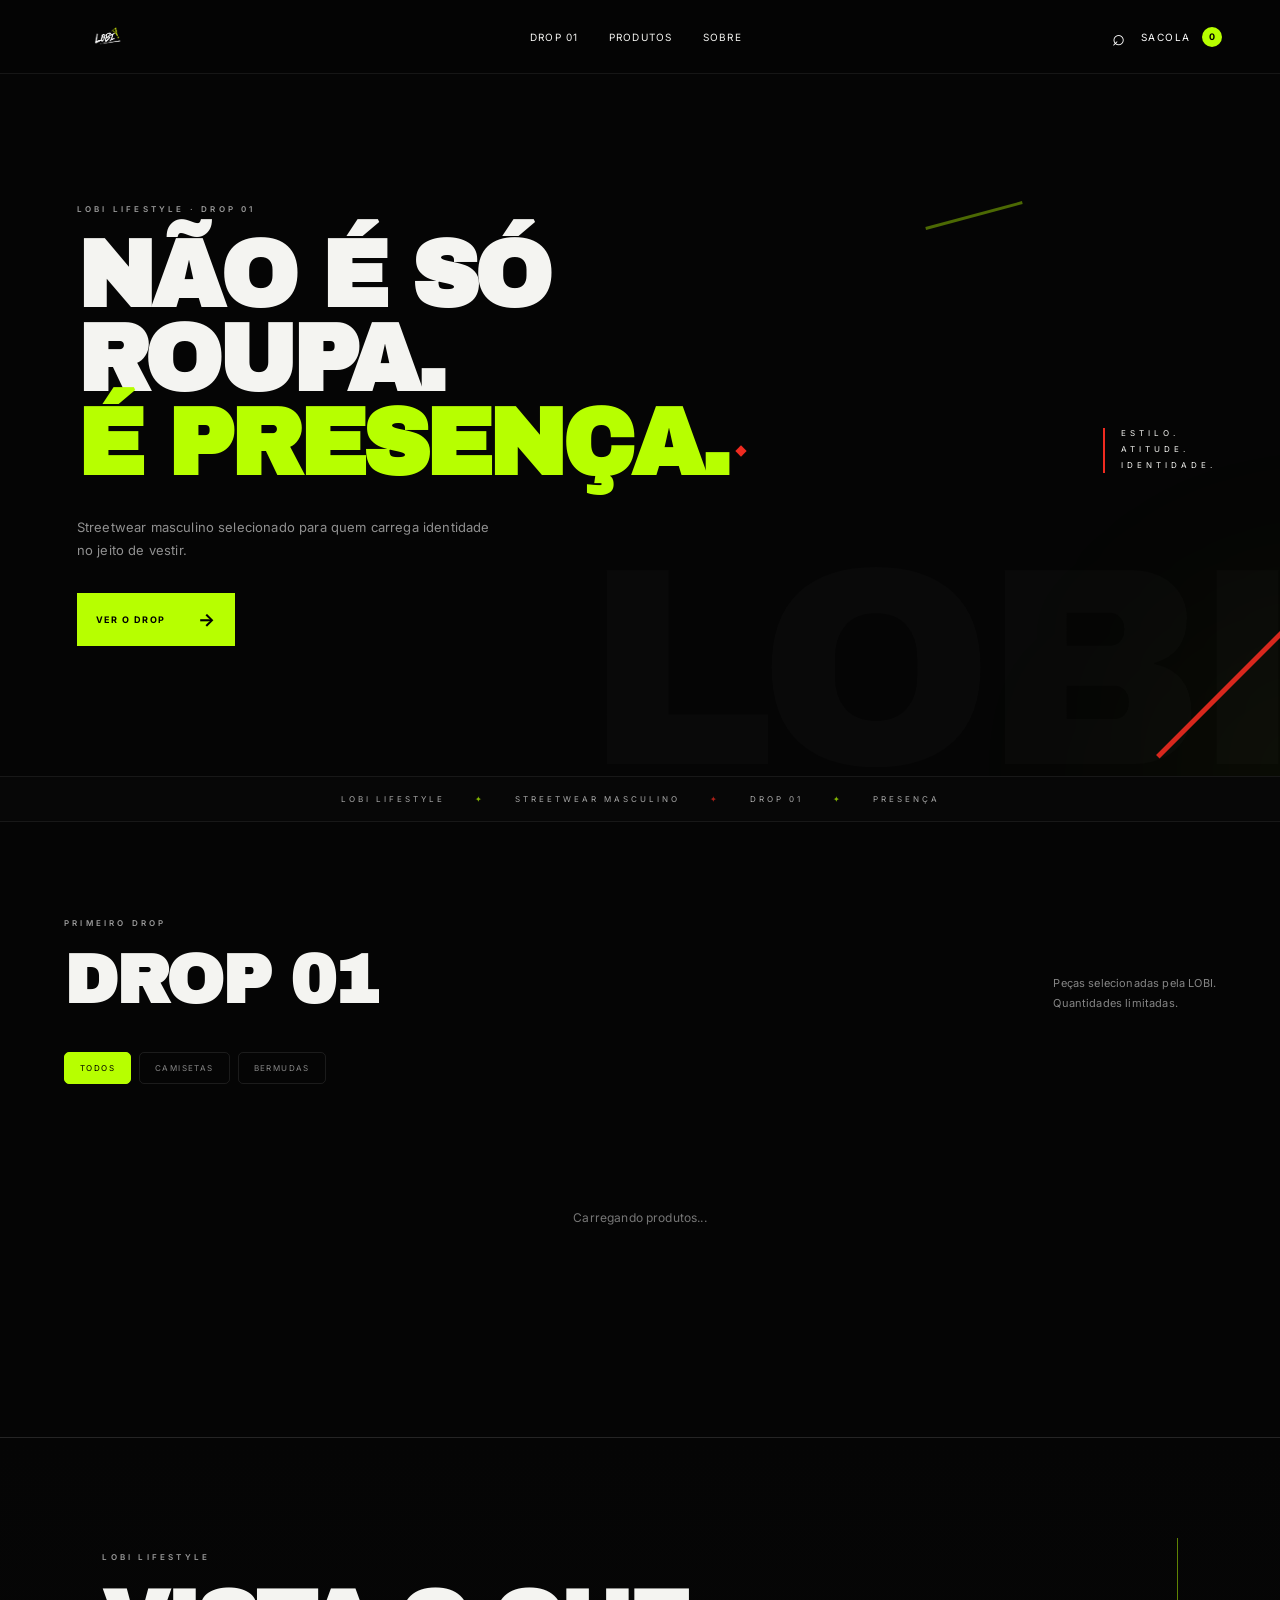
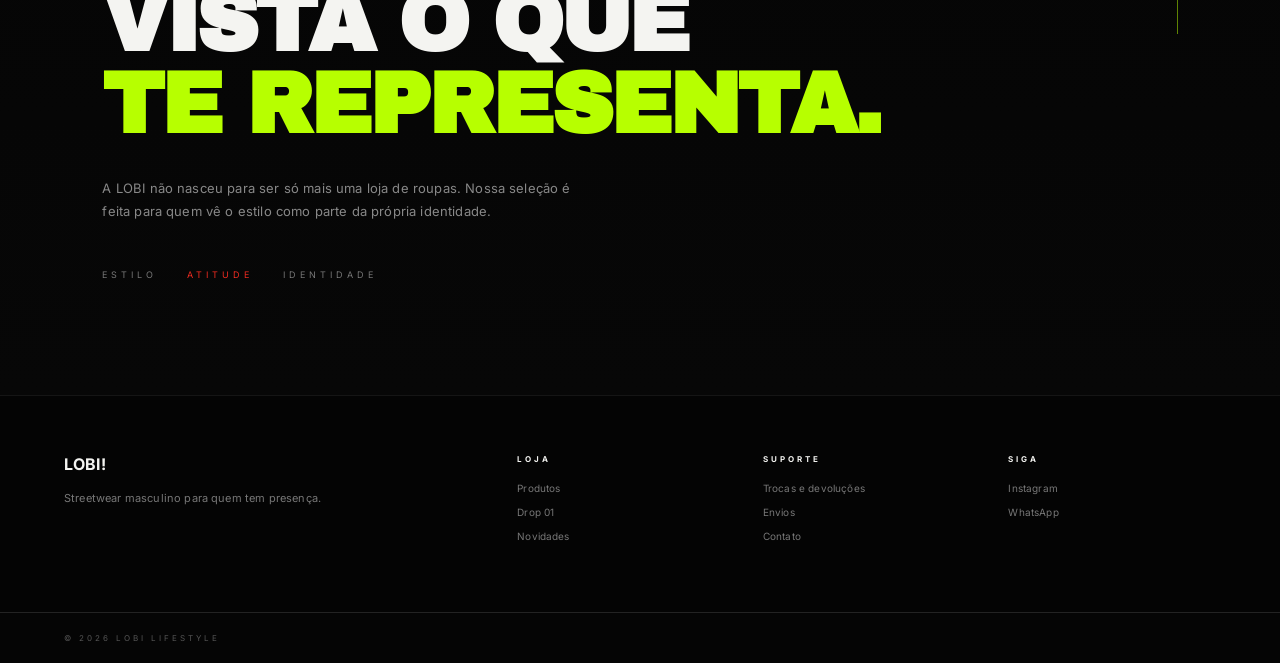
==== index.html @ 3756d9fd "Atualiza cache das novas artes mobile" ====
<!DOCTYPE html>
<html lang="pt-BR">
<head>
    <meta charset="UTF-8">
    <meta name="viewport" content="width=device-width, initial-scale=1.0">

    <title>LOBI Lifestyle | Streetwear Masculino</title>
    <meta
        name="description"
        content="LOBI Lifestyle. Streetwear masculino para quem tem presença."
    >

    <link rel="stylesheet" href="style.css?v=20260930-10">
</head>

<body>

    <!-- HEADER -->
    <header class="header">
        <a href="#" class="brand">
    <img
        src="assets/logo.png"
        alt="LOBI Lifestyle"
    >
</a>

        <nav class="nav" id="nav">
            <a href="#drop">Drop 01</a>
            <a href="#produtos">Produtos</a>
            <a href="#sobre">Sobre</a>
        </nav>

        <div class="header-actions">
            <button class="icon-btn" id="searchButton" aria-label="Pesquisar">
                ⌕
            </button>

            <button class="cart-button" id="cartButton">
                Sacola
                <span id="cartCount">0</span>
            </button>

            <button class="menu-button" id="menuButton" aria-label="Menu">
                ☰
            </button>
        </div>
    </header>


    <!-- HERO -->
    <main>

        <section class="hero">
            <div class="hero-detail red"></div>
            <div class="hero-detail green"></div>

            <div class="hero-content">
                <p class="eyebrow">LOBI LIFESTYLE · DROP 01</p>

                <h1>
                    NÃO É SÓ<br>
                    ROUPA.<br>
                    <span>É PRESENÇA.</span>
                </h1>

                <p class="hero-description">
                    Streetwear masculino selecionado para quem
                    carrega identidade no jeito de vestir.
                </p>

                <a href="#produtos" class="primary-button">
                    VER O DROP
                    <span>→</span>
                </a>
            </div>

            <div class="hero-side">
                <span>ESTILO.</span>
                <span>ATITUDE.</span>
                <span>IDENTIDADE.</span>
            </div>
        </section>


        <!-- MARQUEE -->
        <div class="marquee">
            <div>
                LOBI LIFESTYLE
                <span>✦</span>
                STREETWEAR MASCULINO
                <span>✦</span>
                DROP 01
                <span>✦</span>
                PRESENÇA
            </div>
        </div>


        <!-- PRODUTOS -->
        <section class="products-section" id="produtos">

            <div class="section-heading">
                <div>
                    <p class="eyebrow">PRIMEIRO DROP</p>
                    <h2>DROP 01</h2>
                </div>

                <p>
                    Peças selecionadas pela LOBI.<br>
                    Quantidades limitadas.
                </p>
            </div>


            <!-- FILTROS -->
            <div class="filters">
                <button class="filter active" data-filter="todos">
                    Todos
                </button>

                <button class="filter" data-filter="camisetas">
                    Camisetas
                </button>

                <button class="filter" data-filter="bermudas">
                    Bermudas
                </button>
            </div>


            <!-- GRID -->
            <div class="products-grid" id="productsGrid"></div>

        </section>


        <!-- MANIFESTO -->
        <section class="manifesto" id="sobre">

            <p class="eyebrow">LOBI LIFESTYLE</p>

            <h2>
                VISTA O QUE<br>
                <span>TE REPRESENTA.</span>
            </h2>

            <p>
                A LOBI não nasceu para ser só mais uma loja de roupas.
                Nossa seleção é feita para quem vê o estilo como parte
                da própria identidade.
            </p>

            <div class="manifesto-tags">
                <span>ESTILO</span>
                <span>ATITUDE</span>
                <span>IDENTIDADE</span>
            </div>

        </section>

    </main>


    <!-- FOOTER -->
    <footer class="footer">

        <div class="footer-brand">
            <strong>LOBI<span>!</span></strong>
            <p>Streetwear masculino para quem tem presença.</p>
        </div>

        <div>
            <h4>LOJA</h4>
            <a href="#produtos">Produtos</a>
            <a href="#drop">Drop 01</a>
            <a href="#">Novidades</a>
        </div>

        <div>
            <h4>SUPORTE</h4>
            <a href="#">Trocas e devoluções</a>
            <a href="#">Envios</a>
            <a href="#">Contato</a>
        </div>

        <div>
            <h4>SIGA</h4>
            <a href="#">Instagram</a>
            <a href="https://wa.me/5583993149486" target="_blank" rel="noopener">WhatsApp</a>
        </div>

    </footer>

    <div class="copyright">
        © 2026 LOBI LIFESTYLE
    </div>


    <!-- MODAL PRODUTO -->
    <div class="modal-overlay" id="productModal">

        <div class="product-modal">

            <button class="close-modal" id="closeProductModal">
                ×
            </button>

            <div class="modal-image">
                <img id="modalImage" src="" alt="">
            </div>

            <div class="modal-info">

                <p class="eyebrow">LOBI · DROP 01</p>

                <h2 id="modalName"></h2>

                <p class="modal-price" id="modalPrice"></p>

                <p class="modal-description" id="modalDescription"></p>

                <div class="size-area">
                    <div class="size-title">
                        <span>Tamanho</span>
                        <button>Guia de medidas</button>
                    </div>

                    <div class="sizes" id="sizes"></div>
                </div>

                <button class="add-cart" id="addCart">
                    ADICIONAR À SACOLA
                </button>

                <div class="product-benefits">
                    <p>✓ Compra segura</p>
                    <p>✓ Envio para todo Brasil</p>
                    <p>✓ Troca facilitada</p>
                </div>

            </div>

        </div>

    </div>


    <!-- CARRINHO -->
    <div class="cart-overlay" id="cartOverlay"></div>

    <aside class="cart" id="cart">

        <div class="cart-header">
            <div>
                <p class="eyebrow">SEU PEDIDO</p>
                <h2>SACOLA</h2>
            </div>

            <button id="closeCart">×</button>
        </div>

        <div class="cart-items" id="cartItems"></div>

        <div class="cart-empty" id="cartEmpty">
            <p>Sua sacola está vazia.</p>
            <span>Seu próximo look pode começar aqui.</span>
        </div>

        <div class="cart-footer" id="cartFooter">

            <div class="cart-total">
                <span>Total</span>
                <strong id="cartTotal">R$ 0,00</strong>
            </div>

            <button id="checkoutButton">
                FINALIZAR PEDIDO
            </button>

            <small>
                O frete será calculado no atendimento.
            </small>

        </div>

    </aside>


    <!-- PESQUISA -->
    <div class="search-overlay" id="searchOverlay">

        <button id="closeSearch">×</button>

        <div class="search-container">
            <p>O QUE VOCÊ PROCURA?</p>

            <input
                type="text"
                id="searchInput"
                placeholder="Buscar produtos..."
                autocomplete="off"
            >

            <div id="searchResults"></div>
        </div>

    </div>


    <script src="https://cdn.jsdelivr.net/npm/@supabase/supabase-js@2"></script>

    <script src="supabase-config.js"></script>

    <script src="site-customizer.js?v=20260930-10"></script>

    <script src="dynamic-blocks.js?v=20260930-10"></script>

    <script src="script.js?v=20260930-10"></script>

</body>
</html>
---- style.css ----
/* =========================================================
   LOBI LIFESTYLE
   STYLE.CSS COMPLETO
   ========================================================= */


/* =========================================================
   FONTES
   ========================================================= */

@import url('https://fonts.googleapis.com/css2?family=Archivo+Black&family=Inter:wght@300;400;500;600;700&display=swap');


/* =========================================================
   VARIÁVEIS
   ========================================================= */

:root {

    --black: #050505;
    --black-soft: #0a0a0a;
    --black-card: #0d0d0d;

    --gray: #151515;
    --gray-2: #1d1d1d;
    --gray-light: #9a9a9a;

    --white: #f4f4f1;

    --green: #b7ff00;
    --green-hover: #c7ff38;

    --red: #ef2b20;
    --red-dark: #9e1712;
    --red-soft: rgba(239, 43, 32, 0.12);

    --border: rgba(255, 255, 255, 0.12);
    --border-red: rgba(239, 43, 32, 0.30);
}


/* =========================================================
   RESET
   ========================================================= */

* {
    margin: 0;
    padding: 0;
    box-sizing: border-box;
}


html {
    width: 100%;
    min-height: 100%;
    scroll-behavior: smooth;
}


body {
    width: 100%;
    min-height: 100%;

    margin: 0;
    padding: 0;

    background: var(--black);
    color: var(--white);

    font-family: "Inter", sans-serif;

    overflow-x: hidden;
}


body::-webkit-scrollbar {
    width: 7px;
}


body::-webkit-scrollbar-track {
    background: var(--black);
}


body::-webkit-scrollbar-thumb {
    background: #292929;
}


body::-webkit-scrollbar-thumb:hover {
    background: var(--red);
}


button,
input {
    font: inherit;
}


button {
    cursor: pointer;
}


a {
    color: inherit;
    text-decoration: none;
}


img {
    display: block;
    max-width: 100%;
}


::selection {
    background: var(--green);
    color: #000;
}


/* =========================================================
   HEADER
   ========================================================= */

.header {
    width: 100%;
    height: 85px;

    display: flex;
    align-items: center;
    justify-content: space-between;

    padding: 0 5%;

    position: sticky;

    top: 0;
    left: 0;

    z-index: 100;

    background: rgba(5, 5, 5, 0.96);

    backdrop-filter: blur(15px);
    -webkit-backdrop-filter: blur(15px);

    border-bottom: 1px solid var(--border);
}


/* =========================================================
   LOGO
   ========================================================= */

.brand {
    display: flex;
    align-items: center;

    position: relative;

    z-index: 2;
}


.brand img {
    width: 115px;
    height: auto;

    max-height: 65px;

    object-fit: contain;

    transition:
        transform 0.3s ease,
        opacity 0.3s ease;
}


.brand:hover img {
    transform: scale(1.03);
    opacity: 0.92;
}


/* =========================================================
   NAVEGAÇÃO
   ========================================================= */

.nav {
    display: flex;
    align-items: center;

    gap: 40px;

    font-size: 11px;

    text-transform: uppercase;

    letter-spacing: 1.5px;
}


.nav a {
    position: relative;

    transition:
        color 0.3s ease;
}


.nav a:hover {
    color: white;
}


.nav a::after {
    content: "";

    position: absolute;

    left: 0;
    bottom: -9px;

    width: 0;
    height: 2px;

    background: var(--green);

    transition:
        width 0.3s ease;
}


.nav a:hover::after {
    width: 100%;
}


.nav a:nth-child(2)::before {
    content: "";

    position: absolute;

    width: 4px;
    height: 4px;

    right: -9px;
    top: -3px;

    border-radius: 50%;

    background: var(--red);
}


/* =========================================================
   HEADER ACTIONS
   ========================================================= */

.header-actions {
    display: flex;
    align-items: center;

    gap: 20px;
}


.icon-btn,
.cart-button,
.menu-button {
    background: none;
    border: none;

    color: white;
}


.icon-btn {
    font-size: 22px;

    transition:
        color 0.2s ease;
}


.icon-btn:hover {
    color: var(--green);
}


.cart-button {
    text-transform: uppercase;

    font-size: 10px;

    letter-spacing: 1.5px;
}


.cart-button span {
    width: 22px;
    height: 22px;

    display: inline-flex;

    justify-content: center;
    align-items: center;

    margin-left: 7px;

    background: var(--green);

    color: black;

    border-radius: 50%;

    font-weight: 700;
}


.menu-button {
    display: none;

    font-size: 22px;
}


/* =========================================================
   HERO
   ========================================================= */

.hero {
    width: 100%;

    min-height: calc(100vh - 85px);
    min-height: calc(100svh - 85px);

    position: relative;

    display: flex;
    align-items: center;

    padding: 6vw;

    overflow: hidden;

    isolation: isolate;
}


/* =========================================================
   LOBI GIGANTE DE FUNDO
   ========================================================= */

.hero::after {
    content: "LOBI";

    position: absolute;

    right: -3vw;
    bottom: -5%;

    z-index: -1;

    font-family: "Archivo Black", sans-serif;

    font-size: 27vw;

    line-height: 0.8;

    letter-spacing: -15px;

    white-space: nowrap;

    color: rgba(255, 255, 255, 0.025);

    pointer-events: none;
}


/* =========================================================
   BRILHO VERMELHO DE FUNDO
   ========================================================= */

.hero::before {
    content: "";

    position: absolute;

    width: 500px;
    height: 500px;

    right: -300px;
    bottom: -200px;

    z-index: -1;

    border-radius: 50%;

    background:
        rgba(239, 43, 32, 0.07);

    filter: blur(100px);

    pointer-events: none;
}


/* =========================================================
   CONTEÚDO HERO
   ========================================================= */

.hero-content {
    width: 100%;

    max-width: 1000px;

    position: relative;

    z-index: 3;
}


/* =========================================================
   EYEBROW
   ========================================================= */

.eyebrow {
    color: var(--gray-light);

    font-size: 9px;
    font-weight: 600;

    letter-spacing: 4px;

    text-transform: uppercase;

    margin-bottom: 25px;
}


/* =========================================================
   TÍTULO HERO
   ========================================================= */

.hero h1 {
    width: 100%;

    font-family:
        "Archivo Black",
        sans-serif;

    font-size:
        clamp(
            55px,
            8vw,
            125px
        );

    line-height: 0.87;

    letter-spacing: -5px;

    text-transform: uppercase;

    word-break: normal;

    overflow-wrap: normal;
}


.hero h1 span {
    color: var(--green);
}


.hero h1 span::after {
    content: "";

    display: inline-block;

    width: 13px;
    height: 13px;

    margin-left: 13px;

    background: var(--red);

    transform:
        rotate(45deg);

    vertical-align: middle;
}


/* =========================================================
   DESCRIÇÃO HERO
   ========================================================= */

.hero-description {
    max-width: 450px;

    margin:
        40px 0;

    color: #aaa;

    line-height: 1.8;

    font-size: 13px;
}


/* =========================================================
   BOTÃO PRINCIPAL
   ========================================================= */

.primary-button {
    min-width: 205px;

    display: inline-flex;

    align-items: center;
    justify-content: space-between;

    gap: 50px;

    padding:
        20px 25px;

    background: var(--green);

    color: black;

    font-size: 10px;
    font-weight: 700;

    letter-spacing: 2px;

    transition:
        background 0.25s ease,
        transform 0.25s ease;
}


.primary-button:hover {
    background: white;

    transform:
        translateY(-3px);
}


.primary-button span {
    font-size: 18px;
}


/* =========================================================
   TEXTO LATERAL HERO
   ========================================================= */

.hero-side {
    position: absolute;

    right: 5%;
    top: 50%;

    z-index: 3;

    display: flex;
    flex-direction: column;

    font-size: 8px;

    letter-spacing: 4px;

    line-height: 2;
}


.hero-side::before {
    content: "";

    position: absolute;

    left: -18px;
    top: 3px;

    width: 2px;
    height: 45px;

    background: var(--red);
}


/* =========================================================
   DETALHES HERO
   ========================================================= */

.hero-detail {
    position: absolute;

    pointer-events: none;
}


.hero-detail.green {
    width: 100px;
    height: 3px;

    top: 20%;
    right: 20%;

    background: var(--green);

    transform:
        rotate(-15deg);
}


.hero-detail.red {
    width: 190px;
    height: 5px;

    bottom: 12%;
    right: -40px;

    background: var(--red);

    transform:
        rotate(-45deg);

    opacity: 0.9;
}


/* =========================================================
   MARQUEE
   ========================================================= */

.marquee {
    width: 100%;

    overflow: hidden;

    padding: 20px;

    white-space: nowrap;

    background: #070707;

    border-top:
        1px solid var(--border);

    border-bottom:
        1px solid var(--border);
}


.marquee div {
    text-align: center;

    font-size: 10px;

    letter-spacing: 4px;
}


.marquee span {
    color: var(--green);

    margin:
        0 35px;
}


.marquee span:nth-of-type(2) {
    color: var(--red);
}


/* =========================================================
   PRODUTOS
   ========================================================= */

.products-section {
    width: 100%;

    max-width: none;

    padding:
        120px 5%;
}


/* =========================================================
   CABEÇALHO DA SEÇÃO
   ========================================================= */

.section-heading {
    display: flex;

    justify-content:
        space-between;

    align-items:
        flex-end;

    gap: 30px;

    margin-bottom: 50px;
}


.section-heading h2 {
    font-family:
        "Archivo Black",
        sans-serif;

    font-size:
        clamp(
            45px,
            6vw,
            85px
        );

    letter-spacing: -3px;

    line-height: 0.95;
}


.section-heading > p {
    max-width: 400px;

    color: var(--gray-light);

    font-size: 11px;

    line-height: 1.8;
}


/* =========================================================
   FILTROS
   ========================================================= */

.filters {
    display: flex;

    flex-wrap: wrap;

    gap: 10px;

    margin-bottom: 30px;
}


.filter {
    padding:
        12px 20px;

    background: transparent;

    color: #888;

    border:
        1px solid var(--border);

    font-size: 9px;

    text-transform: uppercase;

    letter-spacing: 2px;

    transition:
        background 0.25s,
        color 0.25s,
        border-color 0.25s;
}


.filter:hover {
    border-color: #777;

    color: white;
}


.filter.active {
    background: var(--white);

    color: black;

    border-color:
        var(--white);
}


/* =========================================================
   GRID DE PRODUTOS
   ========================================================= */

.products-grid {
    width: 100%;

    display: grid;

    grid-template-columns:
        repeat(
            3,
            minmax(0, 1fr)
        );

    gap: 20px;
}


/* =========================================================
   CARD PRODUTO
   ========================================================= */

.product-card {
    min-width: 0;

    position: relative;

    cursor: pointer;
}


/* =========================================================
   IMAGEM PRODUTO
   ========================================================= */

.product-image {
    width: 100%;

    aspect-ratio: 4 / 5;

    position: relative;

    overflow: hidden;

    background:
        radial-gradient(
            circle at center,
            #181818 0%,
            #0b0b0b 55%,
            #070707 100%
        );

    border:
        1px solid
        rgba(255, 255, 255, 0.04);

    transition:
        border-color 0.35s ease,
        transform 0.35s ease;
}


.product-card:hover
.product-image {
    border-color:
        rgba(183, 255, 0, 0.28);
}


.product-image img {
    width: 100%;
    height: 100%;

    object-fit: cover;

    object-position: center;

    transition:
        transform 0.65s ease,
        filter 0.65s ease;
}


.product-card:hover
.product-image img {
    transform:
        scale(1.035);
}


/* =========================================================
   TAG PRODUTO
   ========================================================= */

.product-tag {
    position: absolute;

    top: 15px;
    left: 15px;

    z-index: 2;

    padding:
        7px 10px;

    background: var(--green);

    color: black;

    font-size: 8px;
    font-weight: 700;

    letter-spacing: 1px;

    text-transform: uppercase;
}


.product-tag::after {
    content: "";

    position: absolute;

    right: -10px;
    top: 50%;

    width: 5px;
    height: 5px;

    transform:
        translateY(-50%);

    background: var(--red);

    border-radius: 50%;
}


/* =========================================================
   INFORMAÇÕES PRODUTO
   ========================================================= */

.product-info {
    padding:
        20px 0
        35px;
}


.product-info h3 {
    font-size: 12px;
    font-weight: 500;

    text-transform: uppercase;

    letter-spacing: 1px;

    line-height: 1.5;

    transition:
        color 0.2s;
}


.product-card:hover
.product-info h3 {
    color: var(--green);
}


.product-info p {
    margin-top: 10px;

    color: #aaa;

    font-size: 12px;
}


/* =========================================================
   SEM PRODUTOS
   ========================================================= */

.no-products {
    grid-column:
        1 / -1;

    padding:
        100px 0;

    text-align: center;

    color: #777;

    font-size: 12px;
}


/* =========================================================
   MANIFESTO
   ========================================================= */

.manifesto {
    width: 100%;

    min-height: 80vh;

    padding: 10%;

    position: relative;

    display: flex;

    flex-direction: column;

    justify-content: center;

    overflow: hidden;

    border-top:
        1px solid var(--border);
}


.manifesto::before {
    content: "";

    position: absolute;

    width: 180px;
    height: 5px;

    right: -30px;
    top: 20%;

    background: var(--red);

    transform:
        rotate(-35deg);
}


.manifesto h2 {
    font-family:
        "Archivo Black",
        sans-serif;

    font-size:
        clamp(
            50px,
            8vw,
            120px
        );

    line-height: 0.95;

    letter-spacing: -4px;
}


.manifesto h2 span {
    color: var(--green);
}


.manifesto >
p:not(.eyebrow) {
    max-width: 550px;

    margin-top: 40px;

    color: #888;

    line-height: 1.8;

    font-size: 13px;
}


.manifesto-tags {
    display: flex;

    gap: 50px;

    margin-top: 70px;

    font-size: 9px;

    letter-spacing: 4px;
}


.manifesto-tags
span:nth-child(2) {
    color: var(--red);
}


/* =========================================================
   FOOTER
   ========================================================= */

.footer {
    width: 100%;

    padding:
        80px 5%;

    display: grid;

    grid-template-columns:
        2fr 1fr 1fr 1fr;

    gap: 50px;

    background: #040404;

    border-top:
        1px solid var(--border);
}


.footer-brand img {
    width: 125px;

    height: auto;

    margin-bottom: 20px;
}


.footer-brand p {
    max-width: 280px;

    margin-top: 15px;

    color: #777;

    font-size: 11px;

    line-height: 1.7;
}


.footer h4 {
    margin-bottom: 25px;

    font-size: 8px;

    letter-spacing: 3px;
}


.footer a {
    display: block;

    margin:
        15px 0;

    color: #777;

    font-size: 10px;

    transition:
        color 0.2s,
        transform 0.2s;
}


.footer a:hover {
    color: var(--green);

    transform:
        translateX(3px);
}


.copyright {
    width: 100%;

    padding:
        25px 5%;

    border-top:
        1px solid var(--border);

    color: #555;

    font-size: 8px;

    letter-spacing: 3px;
}


/* =========================================================
   MODAL
   ========================================================= */

.modal-overlay {
    position: fixed;

    inset: 0;

    z-index: 300;

    display: none;

    align-items: center;

    justify-content: center;

    padding: 30px;

    background:
        rgba(0, 0, 0, 0.92);

    backdrop-filter:
        blur(6px);

    -webkit-backdrop-filter:
        blur(6px);
}


.modal-overlay.active {
    display: flex;
}


.product-modal {
    width:
        min(1100px, 100%);

    max-height: 90vh;

    position: relative;

    display: grid;

    grid-template-columns:
        1fr 1fr;

    overflow-y: auto;

    background: #080808;

    border:
        1px solid var(--border);
}


/* =========================================================
   FECHAR MODAL
   ========================================================= */

.close-modal {
    position: absolute;

    right: 20px;
    top: 20px;

    z-index: 5;

    width: 40px;
    height: 40px;

    background:
        rgba(0, 0, 0, 0.8);

    color: white;

    border:
        1px solid var(--border);

    font-size: 25px;

    transition:
        0.2s;
}


.close-modal:hover {
    background: var(--red);

    border-color:
        var(--red);
}


/* =========================================================
   IMAGEM MODAL
   ========================================================= */

.modal-image {
    min-height: 650px;

    background:
        radial-gradient(
            circle,
            #191919,
            #080808
        );
}


.modal-image img {
    width: 100%;
    height: 100%;

    object-fit: cover;
}


/* =========================================================
   INFORMAÇÕES MODAL
   ========================================================= */

.modal-info {
    padding:
        70px 50px;
}


.modal-info h2 {
    font-family:
        "Archivo Black",
        sans-serif;

    font-size: 35px;

    line-height: 1.1;

    text-transform: uppercase;
}


.modal-price {
    margin:
        20px 0 30px;

    font-size: 18px;
}


.modal-description {
    padding-bottom: 30px;

    color: #888;

    font-size: 12px;

    line-height: 1.8;

    border-bottom:
        1px solid var(--border);
}


/* =========================================================
   TAMANHOS
   ========================================================= */

.size-area {
    margin:
        30px 0;
}


.size-title {
    display: flex;

    justify-content:
        space-between;

    gap: 15px;

    font-size: 10px;
}


.size-title button {
    background: none;

    border: none;

    color: #777;

    font-size: 9px;
}


.sizes {
    display: flex;

    flex-wrap: wrap;

    gap: 10px;

    margin-top: 15px;
}


.size {
    width: 50px;
    height: 50px;

    background: transparent;

    color: white;

    border:
        1px solid var(--border);

    transition:
        0.2s;
}


.size:hover {
    border-color:
        var(--green);
}


.size.active {
    background: white;

    color: black;

    border-color: white;
}


/* =========================================================
   ADICIONAR AO CARRINHO
   ========================================================= */

.add-cart {
    width: 100%;

    padding: 20px;

    background: var(--green);

    color: black;

    border: none;

    font-size: 10px;
    font-weight: 700;

    letter-spacing: 2px;

    transition:
        background 0.2s,
        transform 0.2s;
}


.add-cart:hover {
    background: white;

    transform:
        translateY(-2px);
}


.product-benefits {
    margin-top: 30px;

    color: #777;

    font-size: 9px;

    line-height: 2.2;
}


/* =========================================================
   OVERLAY CARRINHO
   ========================================================= */

.cart-overlay {
    position: fixed;

    inset: 0;

    z-index: 400;

    background:
        rgba(0, 0, 0, 0.70);

    opacity: 0;

    visibility: hidden;

    transition:
        0.3s;
}


.cart-overlay.active {
    opacity: 1;

    visibility: visible;
}


/* =========================================================
   CARRINHO
   ========================================================= */

.cart {
    position: fixed;

    top: 0;
    right: -500px;

    z-index: 500;

    width:
        min(450px, 100%);

    height: 100vh;
    height: 100svh;

    padding: 35px;

    display: flex;

    flex-direction: column;

    background: #080808;

    border-left:
        1px solid var(--border);

    transition:
        right 0.4s ease;
}


.cart.active {
    right: 0;
}


.cart-header {
    display: flex;

    align-items: center;

    justify-content:
        space-between;

    padding-bottom: 25px;

    border-bottom:
        1px solid var(--border);
}


.cart-header h2 {
    font-family:
        "Archivo Black",
        sans-serif;
}


.cart-header button {
    background: none;

    border: none;

    color: white;

    font-size: 25px;

    transition:
        color 0.2s;
}


.cart-header button:hover {
    color: var(--red);
}


.cart-items {
    flex: 1;

    overflow-y: auto;
}


/* =========================================================
   ITEM CARRINHO
   ========================================================= */

.cart-item {
    display: grid;

    grid-template-columns:
        80px 1fr auto;

    gap: 15px;

    padding:
        20px 0;

    border-bottom:
        1px solid var(--border);
}


.cart-item img {
    width: 80px;
    height: 100px;

    object-fit: cover;

    background: #111;
}


.cart-item h4 {
    font-size: 10px;

    text-transform: uppercase;

    line-height: 1.5;
}


.cart-item p {
    margin-top: 7px;

    color: #777;

    font-size: 9px;
}


.remove-item {
    align-self: start;

    background: none;

    border: none;

    color: #777;

    font-size: 18px;
}


.remove-item:hover {
    color: var(--red);
}


/* =========================================================
   QUANTIDADE
   ========================================================= */

.quantity-control {
    display: flex;

    align-items: center;

    gap: 10px;

    margin:
        10px 0;
}


.quantity-control button {
    width: 25px;
    height: 25px;

    background: transparent;

    color: white;

    border:
        1px solid var(--border);
}


.quantity-control button:hover {
    border-color:
        var(--green);

    color: var(--green);
}


.quantity-control span {
    font-size: 10px;
}


/* =========================================================
   CARRINHO VAZIO
   ========================================================= */

.cart-empty {
    flex: 1;

    display: flex;

    flex-direction: column;

    align-items: center;

    justify-content: center;

    text-align: center;
}


.cart-empty p {
    font-size: 13px;
}


.cart-empty span {
    margin-top: 10px;

    color: #666;

    font-size: 10px;
}


/* =========================================================
   FOOTER CARRINHO
   ========================================================= */

.cart-footer {
    padding-top: 25px;

    border-top:
        1px solid var(--border);
}


.cart-total {
    display: flex;

    justify-content:
        space-between;

    gap: 20px;

    margin-bottom: 20px;
}


.cart-total strong {
    color: var(--white);
}


.cart-footer > button {
    width: 100%;

    padding: 18px;

    background: var(--green);

    color: black;

    border: none;

    font-size: 10px;
    font-weight: 700;

    letter-spacing: 2px;

    transition:
        0.2s;
}


.cart-footer > button:hover {
    background: white;
}


.cart-footer small {
    display: block;

    margin-top: 15px;

    color: #555;

    text-align: center;

    font-size: 8px;
}


/* =========================================================
   PESQUISA
   ========================================================= */

.search-overlay {
    position: fixed;

    inset: 0;

    z-index: 600;

    display: none;

    background:
        rgba(5, 5, 5, 0.98);
}


.search-overlay.active {
    display: block;
}


#closeSearch {
    position: absolute;

    top: 40px;
    right: 5%;

    background: none;

    border: none;

    color: white;

    font-size: 35px;

    transition:
        color 0.2s;
}


#closeSearch:hover {
    color: var(--red);
}


.search-container {
    width:
        min(800px, 90%);

    margin:
        15vh auto;
}


.search-container > p {
    color: #777;

    font-size: 8px;

    letter-spacing: 4px;
}


.search-container input {
    width: 100%;

    padding:
        25px 0;

    background: transparent;

    color: white;

    border: none;

    border-bottom:
        1px solid #444;

    outline: none;

    font-size:
        clamp(
            30px,
            5vw,
            60px
        );

    transition:
        border-color 0.2s;
}


.search-container input:focus {
    border-color:
        var(--green);
}


.search-result {
    display: flex;

    justify-content:
        space-between;

    gap: 20px;

    padding:
        20px 0;

    border-bottom:
        1px solid var(--border);

    cursor: pointer;

    font-size: 11px;
}


.search-result span {
    color: #777;
}


.search-result:hover {
    color: var(--green);
}


/* =========================================================
   MONITORES GRANDES
   ========================================================= */

@media (min-width: 1500px) {

    .products-grid {
        grid-template-columns:
            repeat(
                4,
                minmax(0, 1fr)
            );
    }


    .hero-content {
        max-width: 1200px;
    }

}


/* =========================================================
   TABLET
   ========================================================= */

@media (max-width: 900px) {

    /* HEADER */

    .header {
        height: 70px;

        padding:
            0 5%;
    }


    .brand img {
        width: 90px;

        max-height: 48px;
    }


    /* MENU */

    .nav {
        position: absolute;

        top: 70px;
        left: 0;

        width: 100%;

        padding:
            30px 5%;

        display: none;

        flex-direction: column;

        align-items:
            flex-start;

        gap: 25px;

        background:
            rgba(5, 5, 5, 0.99);

        border-bottom:
            1px solid var(--border);
    }


    .nav.active {
        display: flex;
    }


    .menu-button {
        display: block;
    }


    .icon-btn {
        display: none;
    }


    /* HERO */

    .hero {
        min-height:
            calc(100svh - 70px);

        padding:
            80px 6%
            70px;
    }


    .hero-content {
        width: 100%;

        max-width: 100%;
    }


    .hero h1 {
        font-size:
            clamp(
                48px,
                12vw,
                95px
            );

        line-height: 0.88;

        letter-spacing: -3px;
    }


    .hero h1 span::after {
        width: 8px;
        height: 8px;

        margin-left: 8px;
    }


    .hero-description {
        max-width: 420px;

        margin:
            30px 0
            35px;

        font-size: 12px;
    }


    /* TEXTO LATERAL */

    .hero-side {
        top: auto;

        right: 6%;
        bottom: 40px;

        font-size: 7px;

        letter-spacing: 3px;

        opacity: 0.85;
    }


    .hero-side::before {
        left: -13px;

        height: 38px;
    }


    /* DETALHES */

    .hero-detail.green {
        width: 60px;

        top: 15%;
        right: 7%;
    }


    .hero-detail.red {
        width: 100px;

        height: 4px;

        right: -30px;
        bottom: 16%;
    }


    /* LOBI DE FUNDO */

    .hero::after {
        right: -3vw;

        bottom: 3%;

        font-size: 32vw;

        letter-spacing: -8px;
    }


    /* PRODUTOS */

    .products-section {
        padding:
            90px 5%;
    }


    .section-heading {
        display: block;
    }


    .section-heading > p {
        margin-top: 20px;
    }


    .products-grid {
        grid-template-columns:
            repeat(
                2,
                minmax(0, 1fr)
            );

        gap: 12px;
    }


    /* MODAL */

    .product-modal {
        grid-template-columns:
            1fr;
    }


    .modal-image {
        min-height: 450px;
    }


    .modal-info {
        padding:
            40px 25px;
    }


    /* MANIFESTO */

    .manifesto-tags {
        flex-direction: column;

        gap: 20px;
    }


    /* FOOTER */

    .footer {
        grid-template-columns:
            1fr 1fr;
    }

}


/* =========================================================
   CELULAR
   ========================================================= */

@media (max-width: 600px) {

    /* HEADER */

    .header {
        height: 65px;

        padding:
            0 18px;
    }


    .brand img {
        width: 78px;

        max-height: 43px;
    }


    .header-actions {
        gap: 12px;
    }


    .cart-button {
        font-size: 8px;

        letter-spacing: 1px;
    }


    .cart-button span {
        width: 20px;
        height: 20px;

        margin-left: 4px;
    }


    /* MENU */

    .nav {
        top: 65px;
    }


    /* =====================================================
       HERO MOBILE
       ===================================================== */

    .hero {
        width: 100%;

        min-height:
            calc(100svh - 65px);

        padding:
            55px 20px
            110px;

        align-items:
            flex-start;

        overflow: hidden;
    }


    .hero-content {
        width: 100%;

        max-width: 100%;

        margin-top: 3vh;

        z-index: 3;
    }


    /* DROP 01 */

    .hero .eyebrow {
        margin-bottom: 18px;

        font-size: 7px;

        letter-spacing: 3px;

        white-space: nowrap;
    }


    /* TÍTULO */

    .hero h1 {
        width: 100%;

        max-width: 100%;

        font-size:
            clamp(
                45px,
                14vw,
                70px
            );

        line-height: 0.88;

        letter-spacing: -2.5px;

        word-break: normal;

        overflow-wrap: normal;
    }


    .hero h1 span {
        display: inline-block;
    }


    .hero h1 span::after {
        width: 7px;
        height: 7px;

        margin-left: 6px;
    }


    /* DESCRIÇÃO */

    .hero-description {
        width: 90%;

        max-width: 350px;

        margin:
            28px 0
            30px;

        font-size: 11px;

        line-height: 1.7;
    }


    /* BOTÃO */

    .primary-button {
        min-width: 190px;

        padding:
            17px 20px;

        gap: 35px;

        font-size: 9px;
    }


    /* =====================================================
       ESTILO / ATITUDE / IDENTIDADE
       ===================================================== */

    .hero-side {
        position: absolute;

        top: auto;

        right: 20px;
        bottom: 25px;

        z-index: 4;

        display: flex;

        flex-direction: column;

        font-size: 6px;

        letter-spacing: 2.5px;

        line-height: 1.9;

        opacity: 0.9;
    }


    .hero-side::before {
        width: 2px;
        height: 34px;

        left: -11px;
        top: 2px;

        background: var(--red);
    }


    /* =====================================================
       LOBI GIGANTE MOBILE
       ===================================================== */

    .hero::after {
        content: "LOBI";

        position: absolute;

        left: 50%;
        right: auto;

        bottom: 25px;

        width: 100%;

        transform:
            translateX(-50%);

        z-index: 0;

        font-family:
            "Archivo Black",
            sans-serif;

        font-size: 31vw;

        font-weight: 900;

        line-height: 0.8;

        letter-spacing: -5px;

        text-align: center;

        white-space: nowrap;

        color:
            rgba(
                255,
                255,
                255,
                0.035
            );

        pointer-events: none;
    }


    /* BRILHO VERMELHO */

    .hero::before {
        width: 280px;
        height: 280px;

        right: -200px;
        bottom: -80px;

        filter:
            blur(70px);
    }


    /* LINHA VERDE */

    .hero-detail.green {
        width: 45px;
        height: 2px;

        top: 14%;
        right: 5%;

        transform:
            rotate(-15deg);
    }


    /* LINHA VERMELHA */

    .hero-detail.red {
        width: 85px;
        height: 3px;

        right: -25px;
        bottom: 16%;

        transform:
            rotate(-45deg);
    }


    /* =====================================================
       MARQUEE
       ===================================================== */

    .marquee {
        padding:
            16px 0;
    }


    .marquee div {
        font-size: 7px;

        letter-spacing: 3px;
    }


    .marquee span {
        margin:
            0 15px;
    }


    /* =====================================================
       PRODUTOS
       ===================================================== */

    .products-section {
        padding:
            75px 15px;
    }


    .section-heading {
        margin-bottom: 35px;
    }


    .section-heading h2 {
        font-size:
            clamp(
                40px,
                14vw,
                60px
            );

        letter-spacing: -2px;
    }


    .section-heading > p {
        max-width: 300px;

        margin-top: 15px;

        font-size: 9px;

        line-height: 1.7;
    }


    /* FILTROS */

    .filters {
        gap: 7px;

        margin-bottom: 25px;
    }


    .filter {
        padding:
            10px 13px;

        font-size: 7px;

        letter-spacing: 1px;
    }


    /* GRID */

    .products-grid {
        grid-template-columns:
            repeat(
                2,
                minmax(0, 1fr)
            );

        gap: 8px;
    }


    .product-image {
        width: 100%;

        aspect-ratio: 4 / 5;
    }


    .product-info {
        padding:
            12px 2px
            25px;
    }


    .product-info h3 {
        font-size: 9px;

        line-height: 1.45;

        letter-spacing: 0.5px;
    }


    .product-info p {
        margin-top: 7px;

        font-size: 10px;
    }


    .product-tag {
        top: 7px;
        left: 7px;

        padding:
            5px 6px;

        font-size: 6px;
    }


    /* =====================================================
       MANIFESTO
       ===================================================== */

    .manifesto {
        min-height: 70vh;

        padding:
            90px 20px;
    }


    .manifesto h2 {
        font-size:
            clamp(
                45px,
                15vw,
                70px
            );

        line-height: 0.92;

        letter-spacing: -3px;
    }


    .manifesto >
    p:not(.eyebrow) {
        margin-top: 25px;

        font-size: 11px;

        line-height: 1.7;
    }


    .manifesto-tags {
        margin-top: 45px;

        gap: 15px;

        font-size: 7px;

        letter-spacing: 3px;
    }


    /* =====================================================
       MODAL MOBILE
       ===================================================== */

    .modal-overlay {
        padding: 0;
    }


    .product-modal {
        width: 100%;
        height: 100%;

        max-height: 100svh;

        display: block;
    }


    .modal-image {
        width: 100%;

        height: 48svh;

        min-height: 48svh;
    }


    .modal-image img {
        width: 100%;
        height: 100%;

        object-fit: cover;
    }


    .modal-info {
        padding:
            30px 20px
            50px;
    }


    .modal-info h2 {
        font-size: 27px;
    }


    .close-modal {
        top: 15px;
        right: 15px;
    }


    /* =====================================================
       CARRINHO MOBILE
       ===================================================== */

    .cart {
        width: 100%;

        padding:
            25px 20px;
    }


    /* =====================================================
       PESQUISA MOBILE
       ===================================================== */

    #closeSearch {
        top: 20px;
        right: 20px;
    }


    .search-container {
        width:
            calc(100% - 40px);

        margin:
            120px auto 0;
    }


    /* =====================================================
       FOOTER MOBILE
       ===================================================== */

    .footer {
        padding:
            60px 20px;

        grid-template-columns:
            1fr;

        gap: 35px;
    }


    .footer-brand img {
        width: 100px;
    }


    .copyright {
        padding:
            25px 20px;

        line-height: 1.7;
    }

}


/* =========================================================
   CELULARES PEQUENOS
   ========================================================= */

@media (max-width: 380px) {

    .hero {
        padding-left: 16px;
        padding-right: 16px;
    }


    .hero h1 {
        font-size:
            clamp(
                42px,
                14vw,
                55px
            );

        letter-spacing: -2px;
    }


    .hero-description {
        width: 95%;

        font-size: 10px;
    }


    .hero-side {
        right: 16px;
    }


    /*
       LOBI permanece inteiro
       mesmo em celulares pequenos
    */

    .hero::after {
        bottom: 30px;

        font-size: 30vw;

        letter-spacing: -4px;
    }


    .products-section {
        padding-left: 10px;
        padding-right: 10px;
    }


    .filter {
        padding:
            9px 10px;
    }

}

/* LOBI STORE REFINEMENT V4 */
:root{
    --surface-1:#080808;
    --surface-2:#0b0b0b;
    --soft-line:rgba(255,255,255,.075);
}

/* Base mais editorial: menos efeitos, mais respiro */
body{
    background:#050505;
    letter-spacing:.01em;
}

.header{
    height:74px;
    padding:0 4.5%;
    background:rgba(5,5,5,.88);
    border-bottom:1px solid rgba(255,255,255,.07);
    backdrop-filter:blur(18px) saturate(120%);
    -webkit-backdrop-filter:blur(18px) saturate(120%);
}

.brand img{
    width:102px;
    max-height:54px;
}

.nav{
    gap:30px;
    font-size:10px;
    letter-spacing:1.25px;
}

.nav a::after{
    bottom:-8px;
    height:1px;
}

.nav a:nth-child(2)::before{
    display:none;
}

.header-actions{
    gap:16px;
}

.cart-button span{
    width:20px;
    height:20px;
    font-size:9px;
}

/* Hero limpo. O produto e o texto são protagonistas. */
.hero{
    min-height:clamp(600px,78vh,760px);
    padding:7vw 6%;
    background-color:#050505;
}

.hero::after{
    right:-1vw;
    bottom:-1%;
    font-size:22vw;
    letter-spacing:-10px;
    color:rgba(255,255,255,.017);
}

.hero::before{
    width:360px;
    height:360px;
    right:-220px;
    bottom:-180px;
    background:rgba(183,255,0,.035);
    filter:blur(110px);
}

.hero-detail{
    opacity:.4;
}

.hero-content{
    max-width:900px;
}

.eyebrow{
    margin-bottom:20px;
    font-size:8px;
    letter-spacing:3.2px;
}

.hero h1{
    max-width:880px;
    font-size:clamp(54px,7.3vw,108px);
    line-height:.9;
    letter-spacing:-4px;
}

.hero h1 span::after{
    width:8px;
    height:8px;
    margin-left:10px;
}

.hero-description{
    max-width:420px;
    margin:30px 0 32px;
    color:#909090;
    line-height:1.72;
}

.primary-button{
    min-width:0;
    gap:32px;
    padding:15px 18px;
    font-size:9px;
    letter-spacing:1.5px;
    border:1px solid var(--green);
}

.primary-button:hover{
    transform:translateY(-2px);
}

/* Faixa mais discreta */
.marquee{
    padding:17px 5%;
    background:#070707;
    border-color:rgba(255,255,255,.065);
}

.marquee div{
    font-size:8px;
    letter-spacing:3px;
    color:#aaa;
}

.marquee span{
    margin:0 25px;
    opacity:.7;
}

/* Produtos com aparência de catálogo */
.products-section{
    padding:96px 5% 112px;
}

.section-heading{
    margin-bottom:38px;
}

.section-heading h2{
    font-size:clamp(40px,5.4vw,72px);
    letter-spacing:-2.5px;
}

.section-heading > p{
    max-width:360px;
    color:#858585;
}

.filters{
    gap:8px;
    margin-bottom:26px;
}

.filter{
    padding:10px 15px;
    border-color:rgba(255,255,255,.09);
    border-radius:5px;
    font-size:8px;
    letter-spacing:1.4px;
}

.filter.active{
    background:var(--green);
    border-color:var(--green);
}

.products-grid{
    gap:18px;
}

.product-card{
    transition:transform .25s ease;
}

.product-card:hover{
    transform:translateY(-3px);
}

.product-image{
    border:1px solid rgba(255,255,255,.055);
    border-radius:7px;
    background:linear-gradient(145deg,#101010,#080808 70%);
    transition:border-color .3s ease,box-shadow .3s ease;
}

.product-card:hover .product-image{
    border-color:rgba(183,255,0,.18);
    box-shadow:0 16px 46px rgba(0,0,0,.3);
}

.product-image img{
    transition:transform .45s ease;
}

.product-card:hover .product-image img{
    transform:scale(1.02);
}

.product-tag{
    top:12px;
    left:12px;
    padding:6px 8px;
    border-radius:4px;
    font-size:7px;
    letter-spacing:.9px;
}

.product-tag::after{
    display:none;
}

.product-info{
    padding:15px 2px 29px;
}

.product-info h3{
    font-size:11px;
    letter-spacing:.7px;
}

.product-info p{
    margin-top:7px;
    color:#8f8f8f;
}

/* Banner: arquivo de imagem real, sem poluição visual */
.lobi-promo-banner{
    position:relative;
    isolation:isolate;
    overflow:hidden;
    border-top:1px solid rgba(255,255,255,.06);
    border-bottom:1px solid rgba(255,255,255,.06);
    background:#050505;
}

.lobi-promo-media{
    position:absolute;
    inset:0;
    z-index:0;
    width:100%;
    height:100%;
    object-fit:cover;
    object-position:center;
    pointer-events:none;
}

.lobi-promo-banner.lobi-file-theme-banner::after{
    content:"";
    position:absolute;
    inset:0;
    z-index:1;
    background:linear-gradient(90deg,rgba(3,3,3,.48) 0%,rgba(3,3,3,.18) 38%,rgba(3,3,3,.04) 78%);
    pointer-events:none;
}

.lobi-promo-banner .lobi-promo-content{
    position:relative;
    z-index:2;
}

.lobi-promo-banner.lobi-file-theme-banner .lobi-promo-content{
    left:auto;
    bottom:auto;
    width:auto;
    max-width:none;
    align-self:flex-end;
    margin:0 0 28px 6%;
}

.lobi-promo-banner.lobi-file-theme-banner .lobi-promo-button{
    margin:0;
    min-height:38px;
    padding:10px 14px;
    border:1px solid rgba(255,255,255,.25);
    border-radius:6px;
    background:rgba(5,5,5,.55);
    font-size:8px;
    letter-spacing:1.2px;
    backdrop-filter:blur(7px);
}

/* Manifesto menor e mais sofisticado */
.manifesto{
    min-height:62vh;
    padding:8% 8%;
    background:linear-gradient(180deg,#050505,#070707);
}

.manifesto::before{
    width:1px;
    height:96px;
    right:8%;
    top:18%;
    background:rgba(183,255,0,.5);
    transform:none;
}

.manifesto h2{
    max-width:980px;
    font-size:clamp(46px,6.7vw,92px);
    line-height:.96;
    letter-spacing:-3px;
}

.manifesto > p:not(.eyebrow){
    max-width:500px;
    margin-top:30px;
}

.manifesto-tags{
    gap:30px;
    margin-top:46px;
    color:#777;
}

/* Rodapé mais compacto */
.footer{
    padding:58px 5%;
    gap:38px;
    background:#040404;
    border-top:1px solid rgba(255,255,255,.065);
}

.footer-brand img{
    width:108px;
}

.footer h4{
    margin-bottom:18px;
}

.footer a{
    margin:12px 0;
}

.copyright{
    padding:20px 5%;
}

/* Movimentos sutis */
@media (prefers-reduced-motion:no-preference){
    .product-card,
    .primary-button,
    .filter,
    .footer a{
        transition-duration:.25s;
    }
}

@media(max-width:700px){
    .header{
        height:66px;
        padding:0 5%;
    }

    .brand img{
        width:92px;
        max-height:48px;
    }

    .hero{
        min-height:calc(100svh - 66px);
        padding:72px 6% 58px;
        align-items:flex-end;
    }

    .hero::after{
        font-size:42vw;
        right:-8vw;
        bottom:3%;
        letter-spacing:-6px;
    }

    .hero h1{
        font-size:clamp(47px,15vw,72px);
        line-height:.9;
        letter-spacing:-2.5px;
    }

    .hero-description{
        max-width:90%;
        margin:24px 0 26px;
        font-size:12px;
    }

    .primary-button{
        padding:13px 15px;
        gap:26px;
    }

    .marquee{
        padding:14px 4%;
    }

    .products-section{
        padding:70px 4.5% 82px;
    }

    .section-heading{
        margin-bottom:28px;
    }

    .section-heading h2{
        font-size:clamp(38px,12vw,56px);
    }

    .products-grid{
        gap:10px;
    }

    .product-image{
        border-radius:5px;
    }

    .product-info{
        padding:12px 1px 24px;
    }

    .lobi-promo-banner.lobi-file-theme-banner{
        min-height:460px!important;
        align-items:flex-end!important;
        padding:0!important;
    }

    .lobi-promo-banner.lobi-file-theme-banner .lobi-promo-media{
        object-position:center center;
    }

    .lobi-promo-banner.lobi-file-theme-banner::after{
        background:linear-gradient(180deg,rgba(3,3,3,.03) 0%,rgba(3,3,3,.08) 52%,rgba(3,3,3,.62) 100%);
    }

    .lobi-promo-banner.lobi-file-theme-banner .lobi-promo-content{
        margin:0 0 22px 6%;
    }

    .lobi-promo-banner.lobi-file-theme-banner .lobi-promo-button{
        min-height:36px;
        padding:9px 12px;
        font-size:8px;
    }

    .manifesto{
        min-height:auto;
        padding:80px 6%;
    }

    .manifesto::before{
        height:60px;
        right:6%;
        top:12%;
    }

    .manifesto h2{
        font-size:clamp(42px,13vw,64px);
        letter-spacing:-2px;
    }

    .manifesto-tags{
        gap:14px;
        margin-top:34px;
        flex-wrap:wrap;
        letter-spacing:2.5px;
    }

    .footer{
        padding:48px 6%;
        gap:30px;
    }
}


/* LOBI MOBILE HERO POLISH V5 */
@media(max-width:700px){
    /* Texto mais alto e composição mais editorial */
    .hero{
        min-height:calc(100svh - 66px);
        padding:clamp(118px,18vh,168px) 6% 56px;
        align-items:flex-start;
    }

    .hero-content{
        max-width:94%;
        margin:0;
    }

    .hero .eyebrow{
        margin-bottom:16px;
        font-size:7.5px;
        letter-spacing:3px;
        color:#8c8c8c;
    }

    .hero h1{
        max-width:94%;
        font-size:clamp(44px,13.4vw,64px);
        line-height:.92;
        letter-spacing:-2px;
    }

    .hero h1 span::after{
        width:7px;
        height:7px;
        margin-left:8px;
    }

    .hero-description{
        max-width:86%;
        margin:20px 0 24px;
        color:#929292;
        line-height:1.7;
        font-size:11.5px;
    }

    .primary-button{
        min-width:178px;
        width:auto;
        padding:12px 15px;
        gap:25px;
        border-radius:5px;
        font-size:8px;
        letter-spacing:1.35px;
        box-shadow:none;
    }

    .primary-button span{
        font-size:15px;
    }

    /* No celular, removemos o bloco lateral que competia com o conteúdo */
    .hero-side{
        display:none!important;
    }

    .hero-detail{
        opacity:.18!important;
    }

    .hero-detail.green{
        width:54px;
        height:1px;
        top:13%;
        right:9%;
        transform:rotate(-8deg);
    }

    .hero-detail.red{
        display:none;
    }

    .hero::before{
        width:260px;
        height:260px;
        right:-170px;
        bottom:-130px;
        opacity:.55;
    }

    .hero::after{
        font-size:36vw;
        right:-5vw;
        bottom:1.5%;
        opacity:.72;
    }
}

@media(max-width:390px){
    .hero{
        padding-top:clamp(104px,16vh,142px);
    }

    .hero h1{
        font-size:clamp(41px,13vw,57px);
    }

    .hero-description{
        max-width:90%;
    }
}


/* LOBI CAMPAIGN BUTTON EFFECTS V6 */
body[data-lobi-campaign]:not([data-lobi-campaign="original"]) .primary-button,
body[data-lobi-campaign]:not([data-lobi-campaign="original"]) .lobi-promo-button{
    position:relative;
    overflow:hidden;
    isolation:isolate;
    transition:transform .22s ease,border-color .22s ease,box-shadow .22s ease,background .22s ease,color .22s ease;
}
body[data-lobi-campaign]:not([data-lobi-campaign="original"]) .primary-button::before,
body[data-lobi-campaign]:not([data-lobi-campaign="original"]) .lobi-promo-button::before{
    content:"";
    position:absolute;
    inset:-2px;
    z-index:-1;
    opacity:0;
    background:linear-gradient(110deg,transparent 15%,rgba(255,255,255,.18) 45%,transparent 72%);
    transform:translateX(-120%);
    transition:opacity .2s ease,transform .45s ease;
}
body[data-lobi-campaign]:not([data-lobi-campaign="original"]) .primary-button:hover,
body[data-lobi-campaign]:not([data-lobi-campaign="original"]) .lobi-promo-button:hover{
    transform:translateY(-2px);
}
body[data-lobi-campaign]:not([data-lobi-campaign="original"]) .primary-button:hover::before,
body[data-lobi-campaign]:not([data-lobi-campaign="original"]) .lobi-promo-button:hover::before{
    opacity:1;
    transform:translateX(120%);
}

/* Cores por campanha, sem transformar o site inteiro */
body[data-lobi-campaign="saoJoao"] .primary-button,
body[data-lobi-campaign="saoJoao"] .lobi-promo-button{
    box-shadow:0 0 0 1px rgba(255,106,0,.16),0 10px 28px rgba(255,106,0,.10);
}
body[data-lobi-campaign="halloween"] .primary-button,
body[data-lobi-campaign="halloween"] .lobi-promo-button{
    border-color:rgba(255,90,0,.55);
    box-shadow:0 0 0 1px rgba(255,90,0,.12),0 10px 30px rgba(255,90,0,.12);
}
body[data-lobi-campaign="natal"] .primary-button,
body[data-lobi-campaign="natal"] .lobi-promo-button{
    box-shadow:0 0 0 1px rgba(239,43,32,.15),0 10px 28px rgba(239,43,32,.10);
}
body[data-lobi-campaign="diaNamorados"] .primary-button,
body[data-lobi-campaign="diaNamorados"] .lobi-promo-button{
    border-color:rgba(239,43,32,.52);
    box-shadow:0 10px 28px rgba(239,43,32,.10);
}
body[data-lobi-campaign="diaMaes"] .primary-button,
body[data-lobi-campaign="diaMaes"] .lobi-promo-button{
    border-color:rgba(233,167,184,.5);
    box-shadow:0 10px 28px rgba(233,167,184,.08);
}
body[data-lobi-campaign="blackFriday"] .primary-button,
body[data-lobi-campaign="blackFriday"] .lobi-promo-button{
    box-shadow:0 0 0 1px rgba(183,255,0,.18),0 10px 30px rgba(183,255,0,.12);
}
body[data-lobi-campaign="carnaval"] .primary-button,
body[data-lobi-campaign="carnaval"] .lobi-promo-button{
    box-shadow:0 0 0 1px rgba(255,106,0,.16),0 10px 30px rgba(183,255,0,.10);
}
body[data-lobi-campaign="pascoa"] .primary-button,
body[data-lobi-campaign="pascoa"] .lobi-promo-button{
    box-shadow:0 0 0 1px rgba(183,255,0,.15),0 10px 26px rgba(183,255,0,.08);
}
body[data-lobi-campaign="verao"] .primary-button,
body[data-lobi-campaign="verao"] .lobi-promo-button{
    box-shadow:0 10px 30px rgba(0,180,170,.10),0 0 0 1px rgba(183,255,0,.14);
}
body[data-lobi-campaign="inverno"] .primary-button,
body[data-lobi-campaign="inverno"] .lobi-promo-button{
    border-color:rgba(185,210,223,.45);
    box-shadow:0 10px 30px rgba(185,210,223,.08);
}

/* Imagens temáticas entram um pouco mais escuras para combinar com a LOBI */
.lobi-promo-banner.lobi-file-theme-banner .lobi-promo-media{
    filter:brightness(.74) saturate(.92) contrast(1.03);
}
.lobi-promo-banner.lobi-file-theme-banner::after{
    background:linear-gradient(90deg,rgba(3,3,3,.58) 0%,rgba(3,3,3,.27) 42%,rgba(3,3,3,.10) 100%);
}
@media(max-width:700px){
    .lobi-promo-banner.lobi-file-theme-banner .lobi-promo-media{
        filter:brightness(.70) saturate(.94) contrast(1.04);
    }
    .lobi-promo-banner.lobi-file-theme-banner::after{
        background:linear-gradient(180deg,rgba(3,3,3,.12) 0%,rgba(3,3,3,.18) 52%,rgba(3,3,3,.68) 100%);
    }
}
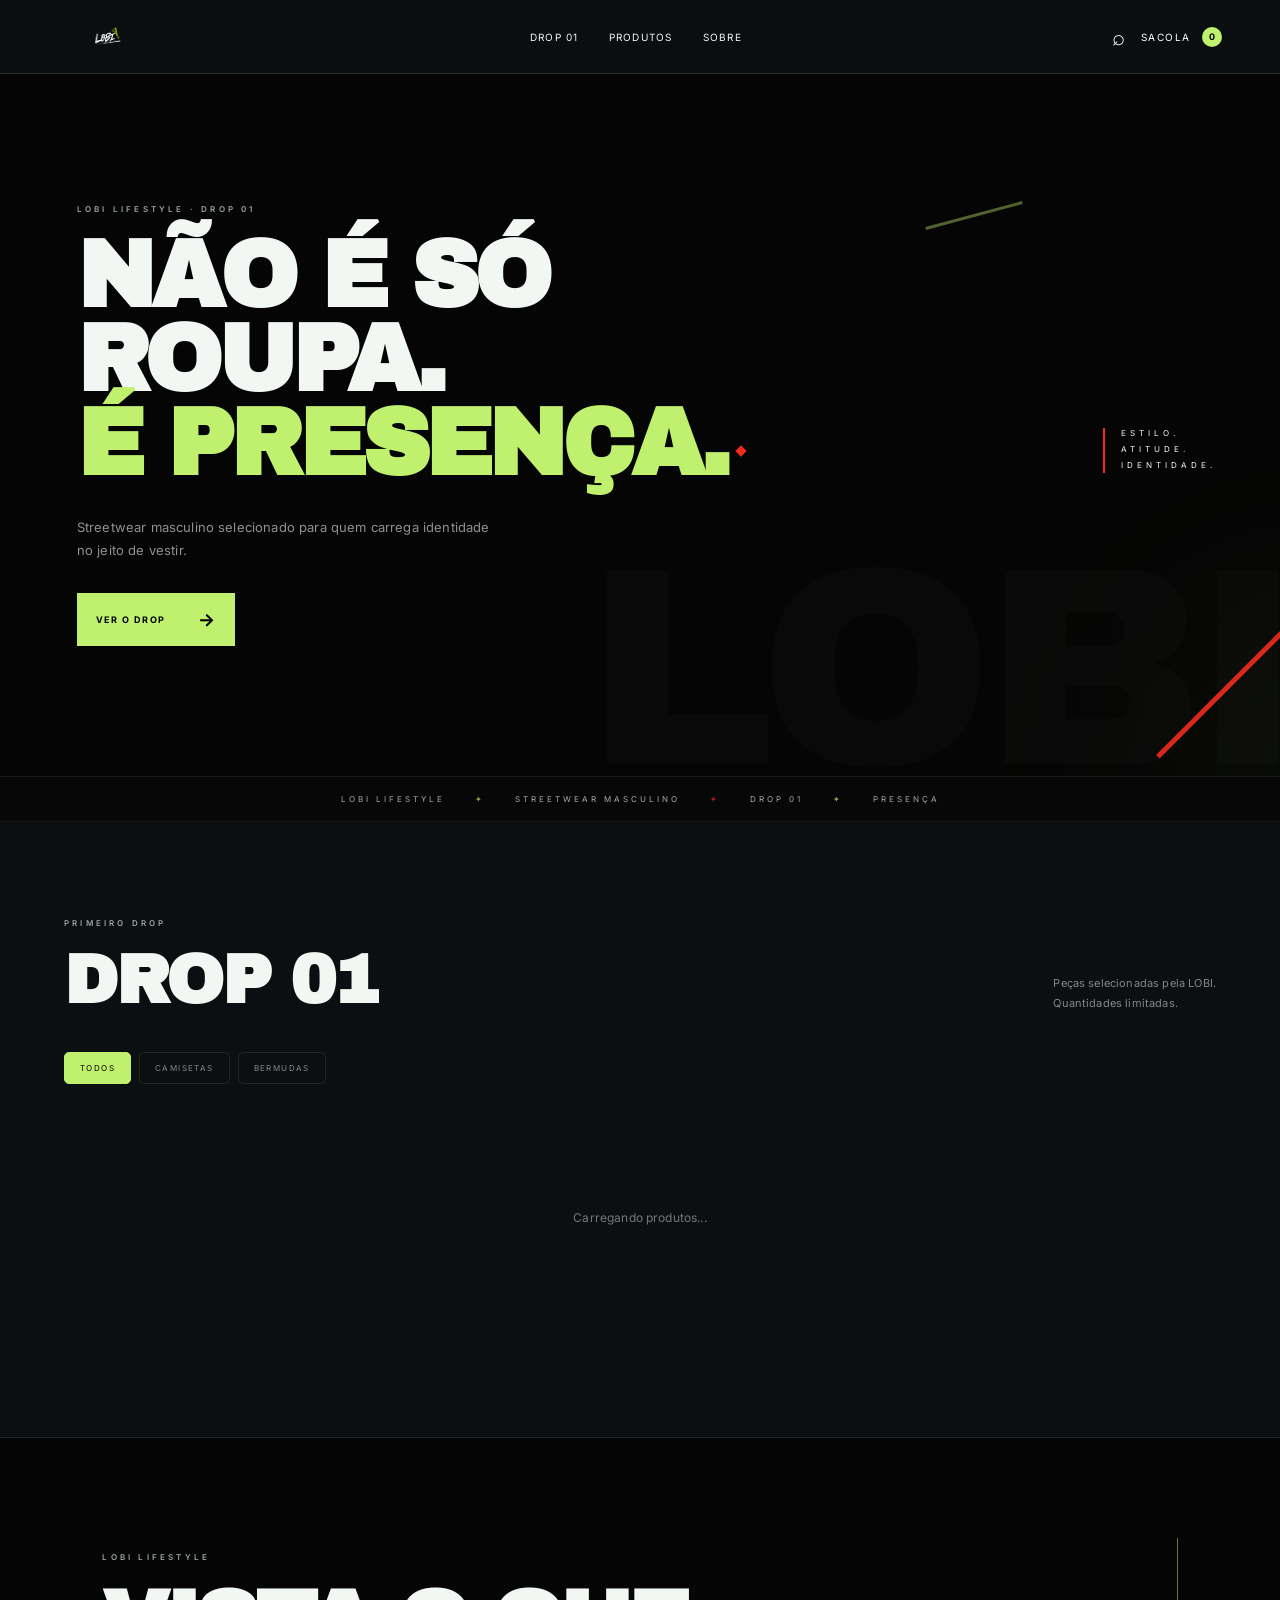
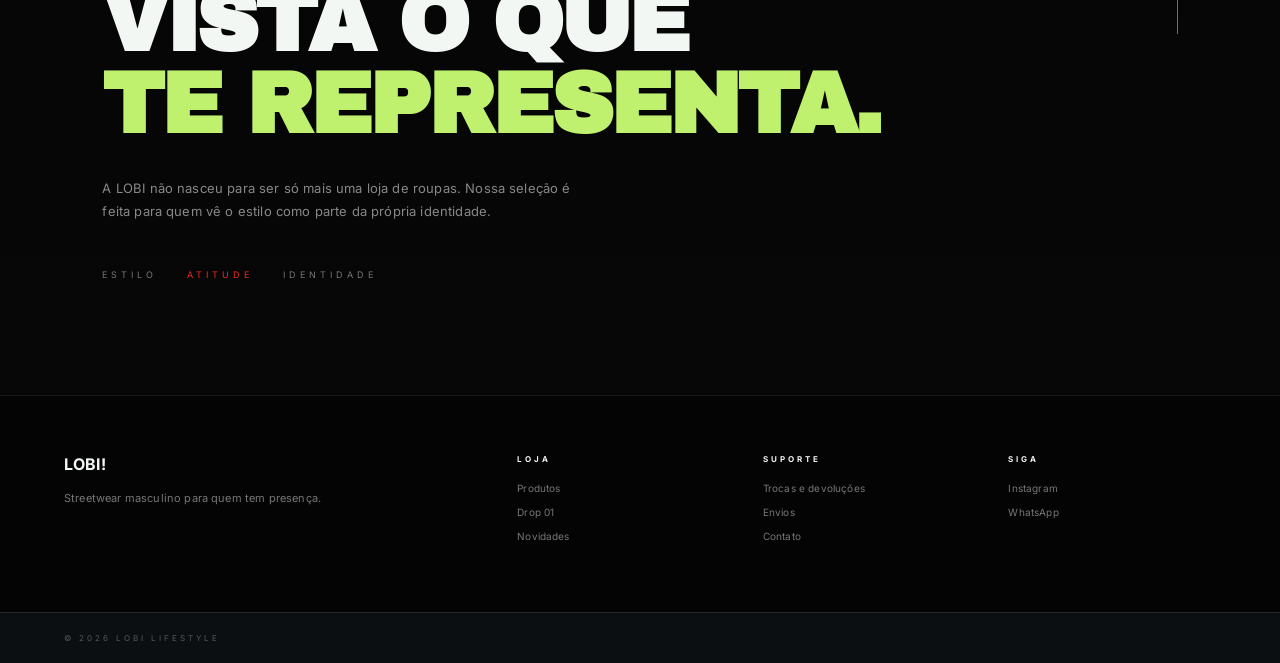
==== commit ca4aed67: "Atualizar versões dos estilos para carregar nova paleta visual" ====
--- a/index.html
+++ b/index.html
@@ -10,7 +10,7 @@
         content="LOBI Lifestyle. Streetwear masculino para quem tem presença."
     >
 
-    <link rel="stylesheet" href="style.css?v=20260930-10">
+    <link rel="stylesheet" href="style.css?v=20261020-paleta">
 </head>
 
 <body>
@@ -311,11 +311,11 @@
 
     <script src="supabase-config.js"></script>
 
-    <script src="site-customizer.js?v=20260930-10"></script>
+    <script src="site-customizer.js?v=20260930-13"></script>
 
-    <script src="dynamic-blocks.js?v=20260930-10"></script>
-
-    <script src="script.js?v=20260930-10"></script>
+    <script src="dynamic-blocks.js?v=20260930-13"></script>
+
+    <script src="script.js?v=20260930-13"></script>
 
 </body>
 </html>
--- a/style.css
+++ b/style.css
@@ -17,18 +17,18 @@
 
 :root {
 
-    --black: #050505;
-    --black-soft: #0a0a0a;
-    --black-card: #0d0d0d;
-
-    --gray: #151515;
-    --gray-2: #1d1d1d;
-    --gray-light: #9a9a9a;
-
-    --white: #f4f4f1;
-
-    --green: #b7ff00;
-    --green-hover: #c7ff38;
+    --black:#0c0f11;
+    --black-soft:#111617;
+    --black-card:#141819;
+
+    --gray:#191e20;
+    --gray-2:#232a2b;
+    --gray-light:#98a5a0;
+
+    --white:#f3f7f4;
+
+    --green: #c0f16e;
+    --green-hover: #d5ff95;
 
     --red: #ef2b20;
     --red-dark: #9e1712;
@@ -868,7 +868,7 @@
 .product-card:hover
 .product-image {
     border-color:
-        rgba(183, 255, 0, 0.28);
+        rgba(192,241,110, 0.28);
 }
 
 
@@ -2926,7 +2926,7 @@
     height:360px;
     right:-220px;
     bottom:-180px;
-    background:rgba(183,255,0,.035);
+    background:rgba(192,241,110,.035);
     filter:blur(110px);
 }
 
@@ -3052,7 +3052,7 @@
 }
 
 .product-card:hover .product-image{
-    border-color:rgba(183,255,0,.18);
+    border-color:rgba(192,241,110,.18);
     box-shadow:0 16px 46px rgba(0,0,0,.3);
 }
 
@@ -3159,7 +3159,7 @@
     height:96px;
     right:8%;
     top:18%;
-    background:rgba(183,255,0,.5);
+    background:rgba(192,241,110,.5);
     transform:none;
 }
 
@@ -3502,19 +3502,19 @@
 }
 body[data-lobi-campaign="blackFriday"] .primary-button,
 body[data-lobi-campaign="blackFriday"] .lobi-promo-button{
-    box-shadow:0 0 0 1px rgba(183,255,0,.18),0 10px 30px rgba(183,255,0,.12);
+    box-shadow:0 0 0 1px rgba(192,241,110,.18),0 10px 30px rgba(192,241,110,.12);
 }
 body[data-lobi-campaign="carnaval"] .primary-button,
 body[data-lobi-campaign="carnaval"] .lobi-promo-button{
-    box-shadow:0 0 0 1px rgba(255,106,0,.16),0 10px 30px rgba(183,255,0,.10);
+    box-shadow:0 0 0 1px rgba(255,106,0,.16),0 10px 30px rgba(192,241,110,.10);
 }
 body[data-lobi-campaign="pascoa"] .primary-button,
 body[data-lobi-campaign="pascoa"] .lobi-promo-button{
-    box-shadow:0 0 0 1px rgba(183,255,0,.15),0 10px 26px rgba(183,255,0,.08);
+    box-shadow:0 0 0 1px rgba(192,241,110,.15),0 10px 26px rgba(192,241,110,.08);
 }
 body[data-lobi-campaign="verao"] .primary-button,
 body[data-lobi-campaign="verao"] .lobi-promo-button{
-    box-shadow:0 10px 30px rgba(0,180,170,.10),0 0 0 1px rgba(183,255,0,.14);
+    box-shadow:0 10px 30px rgba(0,180,170,.10),0 0 0 1px rgba(192,241,110,.14);
 }
 body[data-lobi-campaign="inverno"] .primary-button,
 body[data-lobi-campaign="inverno"] .lobi-promo-button{
@@ -3537,3 +3537,283 @@
         background:linear-gradient(180deg,rgba(3,3,3,.12) 0%,rgba(3,3,3,.18) 52%,rgba(3,3,3,.68) 100%);
     }
 }
+
+
+/* LOBI THEME ART HD V7 */
+/* Banner mais bonito, limpo e com a arte em destaque sem pesar o resto do site. */
+.lobi-promo-banner.lobi-file-theme-banner{
+    width:min(94%,1600px);
+    min-height:clamp(500px,50vw,760px)!important;
+    margin:52px auto;
+    padding:0!important;
+    border:1px solid rgba(255,255,255,.08);
+    border-radius:18px;
+    background:#050505;
+    box-shadow:
+        0 28px 80px rgba(0,0,0,.42),
+        inset 0 0 0 1px rgba(255,255,255,.025);
+    overflow:hidden;
+}
+
+.lobi-promo-banner.lobi-file-theme-banner::before{
+    content:"";
+    position:absolute;
+    top:0;
+    left:8%;
+    right:8%;
+    height:1px;
+    z-index:3;
+    background:linear-gradient(90deg,transparent,var(--green),rgba(255,255,255,.35),var(--red),transparent);
+    opacity:.55;
+    pointer-events:none;
+}
+
+.lobi-promo-banner.lobi-file-theme-banner .lobi-promo-media{
+    width:100%;
+    height:100%;
+    object-fit:cover;
+    object-position:center;
+    filter:brightness(.84) saturate(.98) contrast(1.04);
+    transform:scale(1.002);
+}
+
+.lobi-promo-banner.lobi-file-theme-banner::after{
+    background:
+        linear-gradient(90deg,rgba(3,3,3,.38) 0%,rgba(3,3,3,.10) 34%,rgba(3,3,3,.04) 68%,rgba(3,3,3,.18) 100%);
+}
+
+.lobi-promo-banner.lobi-file-theme-banner .lobi-promo-content{
+    position:absolute;
+    left:clamp(18px,3.2vw,48px);
+    bottom:clamp(18px,3vw,40px);
+    width:auto;
+    max-width:none;
+    margin:0;
+    padding:0;
+}
+
+.lobi-promo-banner.lobi-file-theme-banner .lobi-promo-button{
+    min-height:40px;
+    margin:0;
+    padding:11px 16px;
+    border:1px solid rgba(255,255,255,.30);
+    border-radius:8px;
+    background:rgba(5,5,5,.64);
+    color:var(--white);
+    font-size:8px;
+    letter-spacing:1.3px;
+    box-shadow:0 10px 30px rgba(0,0,0,.28);
+    backdrop-filter:blur(10px);
+    -webkit-backdrop-filter:blur(10px);
+}
+
+.lobi-promo-banner.lobi-file-theme-banner .lobi-promo-button:hover{
+    border-color:var(--green);
+    color:var(--green);
+    box-shadow:0 0 0 1px rgba(192,241,110,.10),0 12px 34px rgba(0,0,0,.32);
+}
+
+/* Um pouco mais de presença para os enfeites neon, sem poluir. */
+.lobi-theme-decor-item{
+    opacity:.115!important;
+    filter:
+        drop-shadow(0 0 10px currentColor)
+        drop-shadow(0 0 22px currentColor)!important;
+}
+
+.lobi-theme-decor-products .lobi-theme-decor-item{
+    opacity:.078!important;
+}
+
+.lobi-theme-decor-manifesto .lobi-theme-decor-item{
+    opacity:.095!important;
+}
+
+.lobi-theme-decor-footer .lobi-theme-decor-item{
+    opacity:.068!important;
+}
+
+.lobi-theme-decor-hero .lobi-theme-decor-item-1,
+.lobi-theme-decor-hero .lobi-theme-decor-item-2{
+    opacity:.13!important;
+}
+
+@media (prefers-reduced-motion:no-preference){
+    .lobi-theme-decor-item{
+        animation:lobiDecorFloat 7s ease-in-out infinite alternate;
+    }
+    .lobi-theme-decor-item-2{animation-delay:-1.4s}
+    .lobi-theme-decor-item-3{animation-delay:-2.8s}
+    .lobi-theme-decor-item-4{animation-delay:-4.2s}
+    .lobi-theme-decor-item-5{animation-delay:-5.6s}
+}
+
+@keyframes lobiDecorFloat{
+    from{translate:0 0}
+    to{translate:0 -5px}
+}
+
+@media(max-width:700px){
+    .lobi-promo-banner.lobi-file-theme-banner{
+        width:calc(100% - 20px);
+        min-height:0!important;
+        height:auto!important;
+        aspect-ratio:4 / 5;
+        margin:30px auto 40px;
+        border-radius:14px;
+        box-shadow:
+            0 20px 54px rgba(0,0,0,.38),
+            inset 0 0 0 1px rgba(255,255,255,.025);
+    }
+
+    .lobi-promo-banner.lobi-file-theme-banner::before{
+        left:12%;
+        right:12%;
+        opacity:.48;
+    }
+
+    .lobi-promo-banner.lobi-file-theme-banner .lobi-promo-media{
+        object-fit:cover;
+        object-position:center;
+        filter:brightness(.82) saturate(1) contrast(1.035);
+    }
+
+    .lobi-promo-banner.lobi-file-theme-banner::after{
+        background:
+            linear-gradient(180deg,rgba(3,3,3,.06) 0%,rgba(3,3,3,.06) 56%,rgba(3,3,3,.50) 100%);
+    }
+
+    .lobi-promo-banner.lobi-file-theme-banner .lobi-promo-content{
+        left:16px;
+        right:auto;
+        bottom:16px;
+        margin:0;
+    }
+
+    .lobi-promo-banner.lobi-file-theme-banner .lobi-promo-button{
+        min-height:36px;
+        padding:9px 13px;
+        border-radius:7px;
+        font-size:7.5px;
+        background:rgba(5,5,5,.60);
+    }
+
+    .lobi-theme-decor-item{
+        opacity:.085!important;
+        filter:
+            drop-shadow(0 0 8px currentColor)
+            drop-shadow(0 0 16px currentColor)!important;
+    }
+
+    .lobi-theme-decor-hero .lobi-theme-decor-item-1,
+    .lobi-theme-decor-hero .lobi-theme-decor-item-2{
+        opacity:.105!important;
+    }
+
+    .lobi-theme-decor-products .lobi-theme-decor-item,
+    .lobi-theme-decor-manifesto .lobi-theme-decor-item,
+    .lobi-theme-decor-footer .lobi-theme-decor-item{
+        opacity:.06!important;
+    }
+}
+
+
+/* LOBI THEME ART FINAL V8 */
+/* Encaixe exato das artes HD: 1672x941 no desktop e 1080x1350 no celular. */
+.lobi-promo-banner.lobi-file-theme-banner{
+    width:min(94%,1440px);
+    min-height:0!important;
+    height:auto!important;
+    aspect-ratio:16 / 9;
+    margin:56px auto;
+    border-radius:20px;
+    border-color:rgba(255,255,255,.09);
+    box-shadow:
+        0 34px 96px rgba(0,0,0,.46),
+        0 0 0 1px rgba(192,241,110,.018),
+        inset 0 0 0 1px rgba(255,255,255,.02);
+}
+
+.lobi-promo-banner.lobi-file-theme-banner .lobi-promo-media{
+    object-fit:cover;
+    object-position:center;
+    image-rendering:auto;
+    filter:brightness(.86) saturate(1.01) contrast(1.035);
+    transform:none;
+}
+
+.lobi-promo-banner.lobi-file-theme-banner::after{
+    background:
+        linear-gradient(90deg,rgba(3,3,3,.34) 0%,rgba(3,3,3,.09) 38%,rgba(3,3,3,.025) 68%,rgba(3,3,3,.15) 100%),
+        linear-gradient(180deg,rgba(0,0,0,.015),rgba(0,0,0,.10));
+}
+
+.lobi-promo-banner.lobi-file-theme-banner::before{
+    height:1px;
+    left:10%;
+    right:10%;
+    opacity:.68;
+    box-shadow:0 0 14px rgba(192,241,110,.12);
+}
+
+/* Neon um pouco mais presente, ainda atrás do conteúdo. */
+.lobi-theme-decor-item{
+    opacity:.125!important;
+    filter:
+        drop-shadow(0 0 9px currentColor)
+        drop-shadow(0 0 21px currentColor)!important;
+}
+.lobi-theme-decor-hero .lobi-theme-decor-item-1,
+.lobi-theme-decor-hero .lobi-theme-decor-item-2{
+    opacity:.145!important;
+}
+.lobi-theme-decor-products .lobi-theme-decor-item{opacity:.085!important}
+.lobi-theme-decor-manifesto .lobi-theme-decor-item{opacity:.10!important}
+.lobi-theme-decor-footer .lobi-theme-decor-item{opacity:.075!important}
+
+@media(max-width:700px){
+    .lobi-promo-banner.lobi-file-theme-banner{
+        width:calc(100% - 18px);
+        aspect-ratio:4 / 5;
+        margin:28px auto 42px;
+        border-radius:16px;
+        box-shadow:
+            0 22px 60px rgba(0,0,0,.42),
+            0 0 0 1px rgba(192,241,110,.015),
+            inset 0 0 0 1px rgba(255,255,255,.02);
+    }
+
+    .lobi-promo-banner.lobi-file-theme-banner .lobi-promo-media{
+        object-position:center;
+        filter:brightness(.84) saturate(1.01) contrast(1.035);
+    }
+
+    .lobi-promo-banner.lobi-file-theme-banner::after{
+        background:
+            linear-gradient(180deg,rgba(3,3,3,.035) 0%,rgba(3,3,3,.05) 55%,rgba(3,3,3,.42) 100%);
+    }
+
+    .lobi-theme-decor-item{
+        opacity:.095!important;
+        filter:
+            drop-shadow(0 0 7px currentColor)
+            drop-shadow(0 0 15px currentColor)!important;
+    }
+    .lobi-theme-decor-hero .lobi-theme-decor-item-1,
+    .lobi-theme-decor-hero .lobi-theme-decor-item-2{
+        opacity:.115!important;
+    }
+    .lobi-theme-decor-products .lobi-theme-decor-item,
+    .lobi-theme-decor-manifesto .lobi-theme-decor-item,
+    .lobi-theme-decor-footer .lobi-theme-decor-item{
+        opacity:.065!important;
+    }
+}
+
+/* DESIGN SYSTEM | Central de Links - tema visual compartilhado */
+:root{--black:#0c0f11;--black-soft:#111617;--black-card:#141819;--gray:#191e20;--gray-2:#232a2b;--gray-light:#98a5a0;--white:#f3f7f4;--green:#c0f16e;--green-hover:#d5ff95;--surface-1:#0c0f11;--surface-2:#141819;--soft-line:#293132;--border:rgba(152,165,160,.18)}
+body{background:#0c0f11;color:#f3f7f4}
+.header{background:rgba(12,15,17,.95);border-bottom-color:#293132}
+body::-webkit-scrollbar-track{background:#0c0f11}
+body::-webkit-scrollbar-thumb{background:#293132}
+::selection{background:#c0f16e;color:#141819}
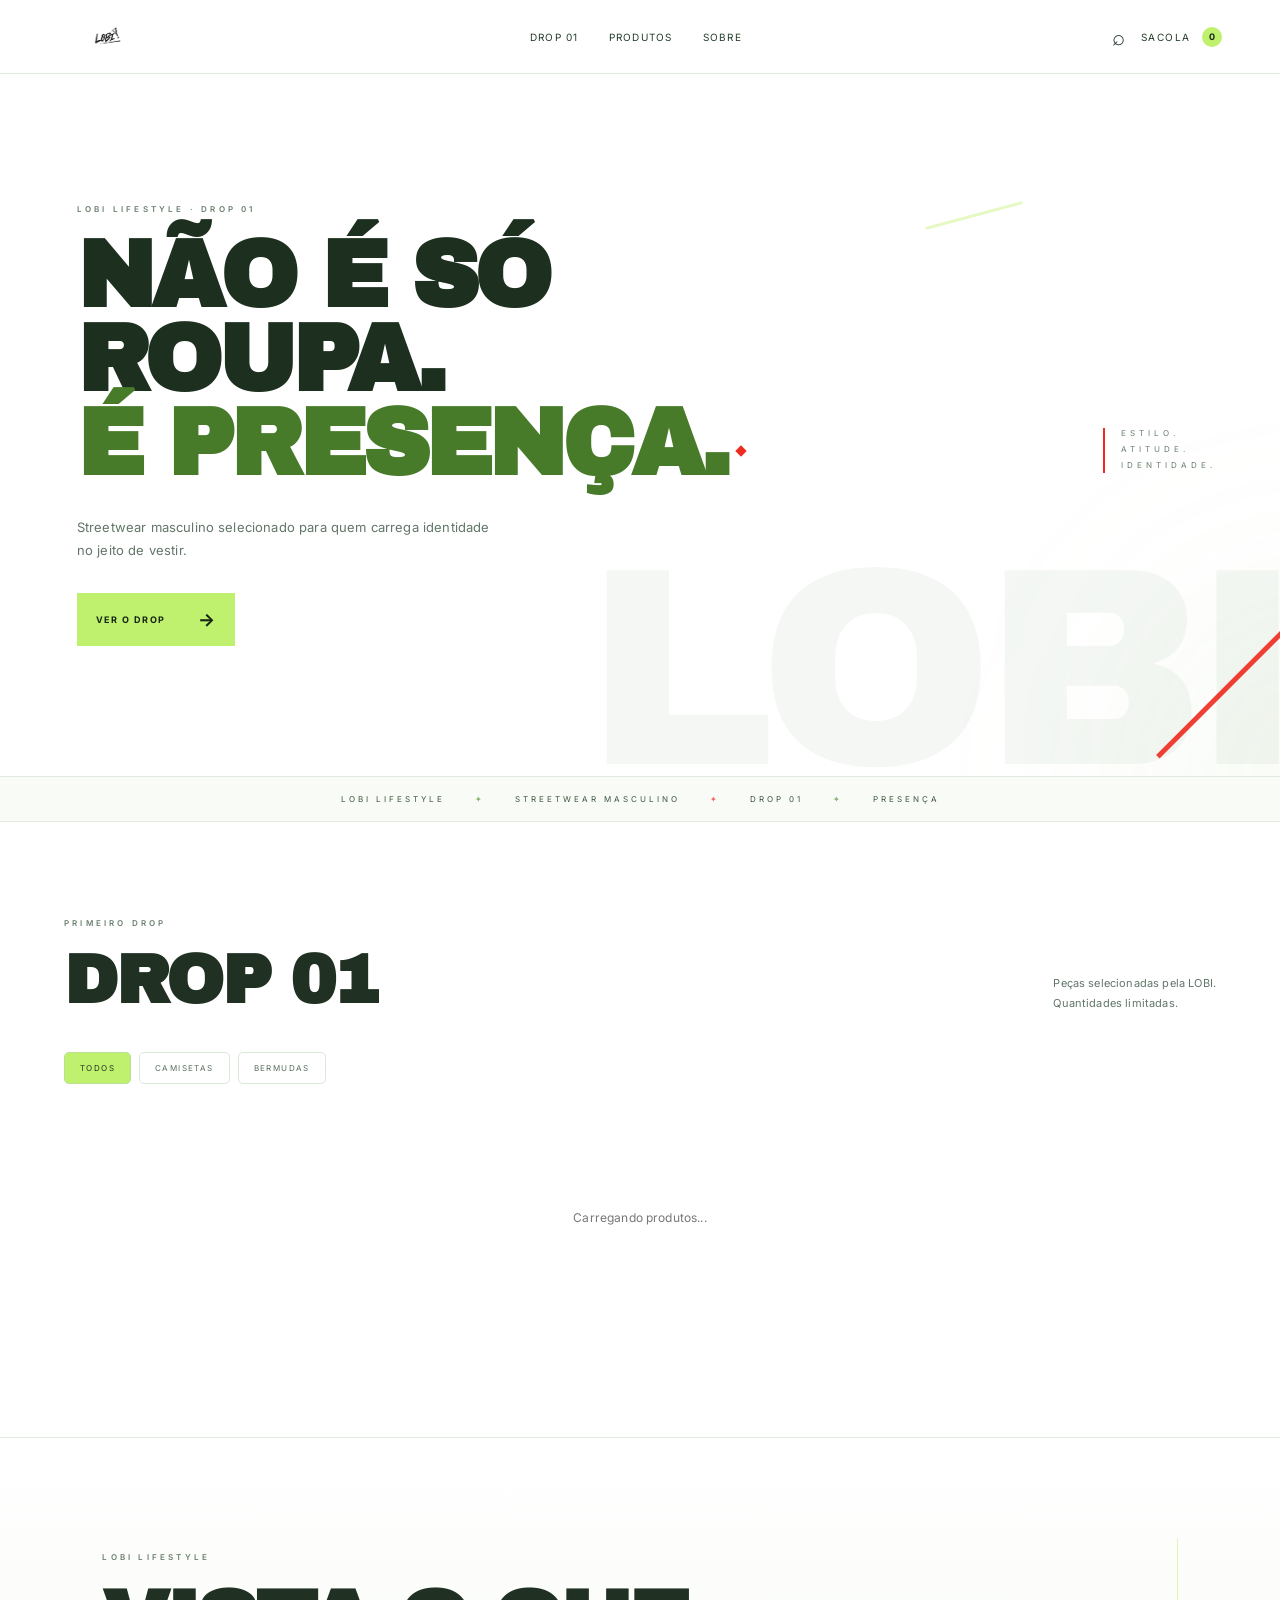
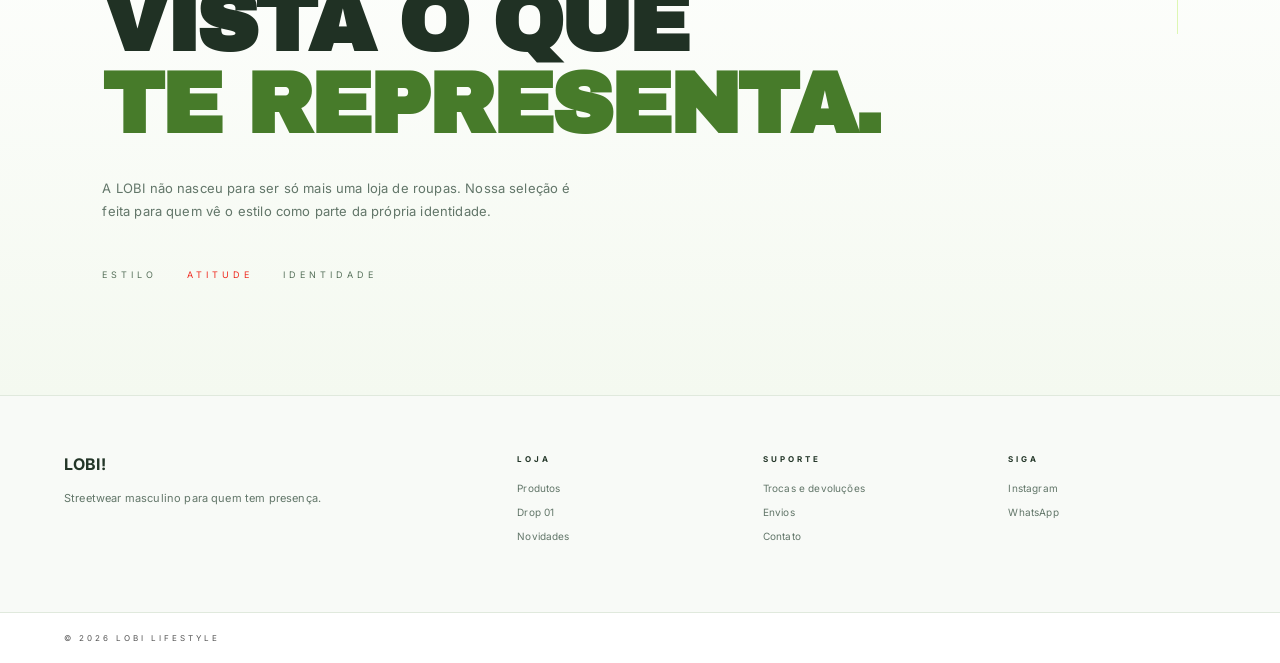
==== commit 64dd02e4: "Atualizar cache dos estilos com fundo branco" ====
--- a/index.html
+++ b/index.html
@@ -10,7 +10,7 @@
         content="LOBI Lifestyle. Streetwear masculino para quem tem presença."
     >
 
-    <link rel="stylesheet" href="style.css?v=20261020-paleta">
+    <link rel="stylesheet" href="style.css?v=20261020-branco">
 </head>
 
 <body>
--- a/style.css
+++ b/style.css
@@ -3817,3 +3817,62 @@
 body::-webkit-scrollbar-track{background:#0c0f11}
 body::-webkit-scrollbar-thumb{background:#293132}
 ::selection{background:#c0f16e;color:#141819}
+
+/* TEMA BRANCO PADRÃO | Central de Links 2026-10-20 */
+:root{
+ --black:#ffffff;--black-soft:#f7faf4;--black-card:#fff;
+ --gray:#f4f8f1;--gray-2:#e9f1e6;--gray-light:#64766b;
+ --white:#203124;--green:#c0f16e;--green-hover:#d6ff9f;
+ --surface-1:#ffffff;--surface-2:#f5f9f2;
+ --soft-line:#e1eadf;--border:#e0e9dd
+}
+html,body{background:#fff!important;color:#203124!important}
+body::-webkit-scrollbar-track{background:#fff}
+body::-webkit-scrollbar-thumb{background:#d5e4d0}
+body::-webkit-scrollbar-thumb:hover{background:#8dbc4c}
+.header{background:rgba(255,255,255,.97)!important;border-bottom:1px solid #e0e9dd}
+.header .brand img{filter:brightness(0) saturate(100%);opacity:.88}
+.nav,.nav a,.icon-btn,.cart-button,.menu-button{color:#253d2a!important}
+.nav a:hover,.icon-btn:hover{color:#46752f!important}
+@media(max-width:900px){.nav{background:rgba(255,255,255,.99)!important;border-color:#e2eadd}}
+.cart-button span{color:#172617!important;background:#c0f16e}
+.hero{background:#fff!important;color:#203124}
+.hero:after,.hero::after{color:rgba(78,116,66,.06)!important}
+.hero:before,.hero::before{background:rgba(157,200,121,.07)!important}
+.hero h1{color:#1d3020!important}
+.hero h1 span,.manifesto h2 span{color:#477b2a!important}
+.hero-description,.section-heading>p,.product-info p,.manifesto>p:not(.eyebrow),.footer-brand p,.footer a,.modal-description,.cart-item p{color:#627669!important}
+.hero-side,.eyebrow{color:#6a806e!important}
+.primary-button,.add-cart,.cart-footer>button{background:#c0f16e!important;color:#152511!important;border-color:#c0f16e!important}
+.primary-button:hover,.add-cart:hover,.cart-footer>button:hover{background:#ddffb0!important;color:#192b18!important}
+.marquee{background:#f8fbf6!important;border-color:#e1eadf}
+.marquee div{color:#3d5740}
+.marquee span{color:#598f36}
+.products-section{background:#fff}
+.section-heading h2,.product-info h3,.manifesto h2,.footer h3,.modal-info h2{color:#203124}
+.filter{background:#fff;color:#5b6f60;border-color:#dde9d8}
+.filter:hover{color:#365a31;border-color:#a3d48c}
+.filter.active{background:#c0f16e!important;color:#213a20!important;border-color:#badf90!important}
+.product-image,.modal-image{background:linear-gradient(150deg,#f1f7ee,#f7fbf5)!important;border-color:#e0e9dc}
+.product-card:hover .product-image{border-color:#b2d496}
+.product-info,.modal-info{background:#fff;color:#203124}
+.product-tag{background:#c0f16e;color:#183116}
+.manifesto{background:linear-gradient(180deg,#fff,#f4f9f0)!important}
+.manifesto-tags{color:#57715b}
+.footer{background:#f8faf7!important;color:#233628;border-top:1px solid #e0e9dd}
+.footer a:hover{color:#416e29}
+.modal-overlay,.cart-overlay{background:rgba(21,31,24,.60)}
+.product-modal,.modal-info,.cart{background:#fff!important;color:#203124;border-color:#dce8d8}
+.close-modal,.cart-header button,.quantity-control button,#closeSearch{color:#233829!important}
+.close-modal{background:#f5f9f1;border-color:#dce8d8}
+.modal-price,.cart-total strong{color:#213b24}
+.size{background:#fff;color:#25402b!important;border-color:#d5e4d0}
+.size.active{background:#c0f16e!important;color:#1c3318!important;border-color:#c0f16e!important}
+.quantity-control{border-color:#dce8da}
+.search-overlay{background:rgba(255,255,255,.98)!important;color:#213624}
+.search-container input{background:transparent!important;color:#1d3521!important;border-color:#b7cdb0}
+.search-result{color:#234028;border-color:#dce8dc}
+.search-result:hover{color:#568839}
+.lobi-promo-banner{background:#fff;border-color:#e2ebdd}
+.lobi-promo-banner.lobi-file-theme-banner .lobi-promo-button{background:rgba(19,34,20,.66);color:#fff}
+::selection{background:#c0f16e;color:#1b2e17}
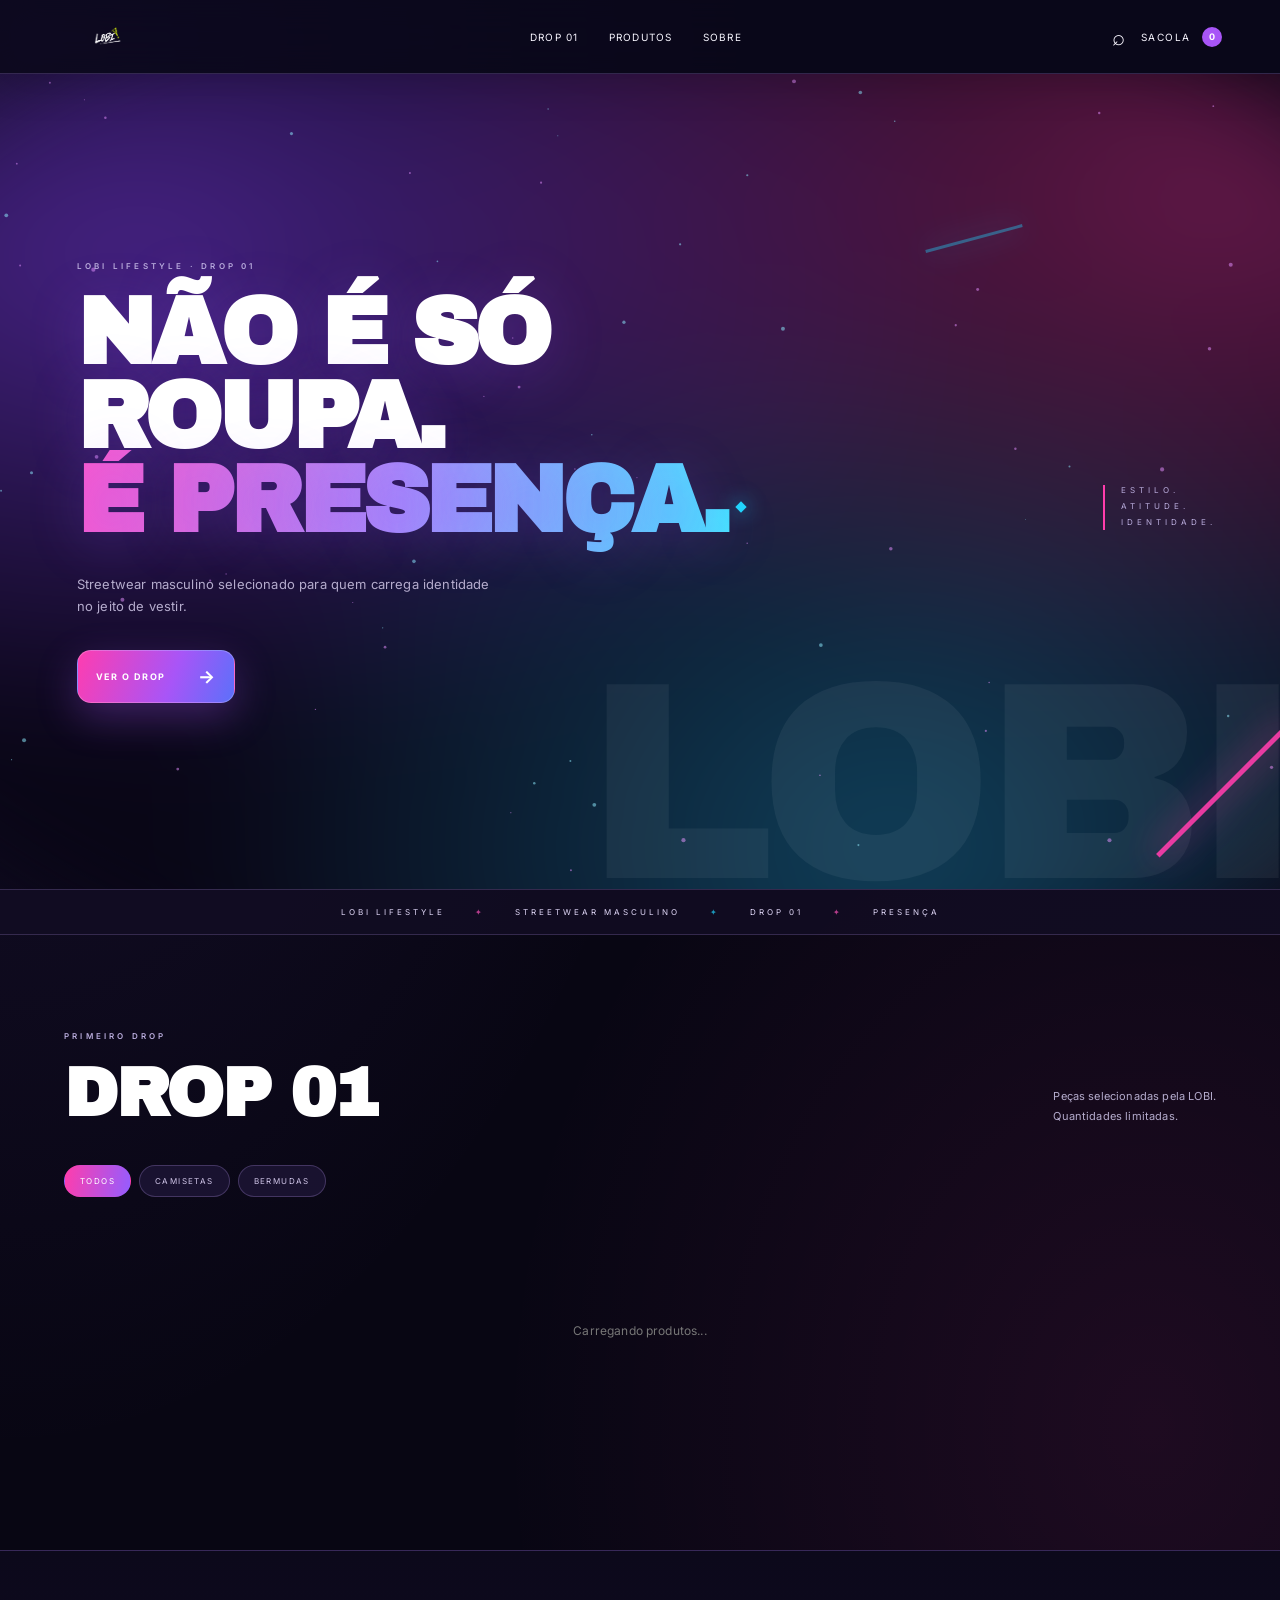
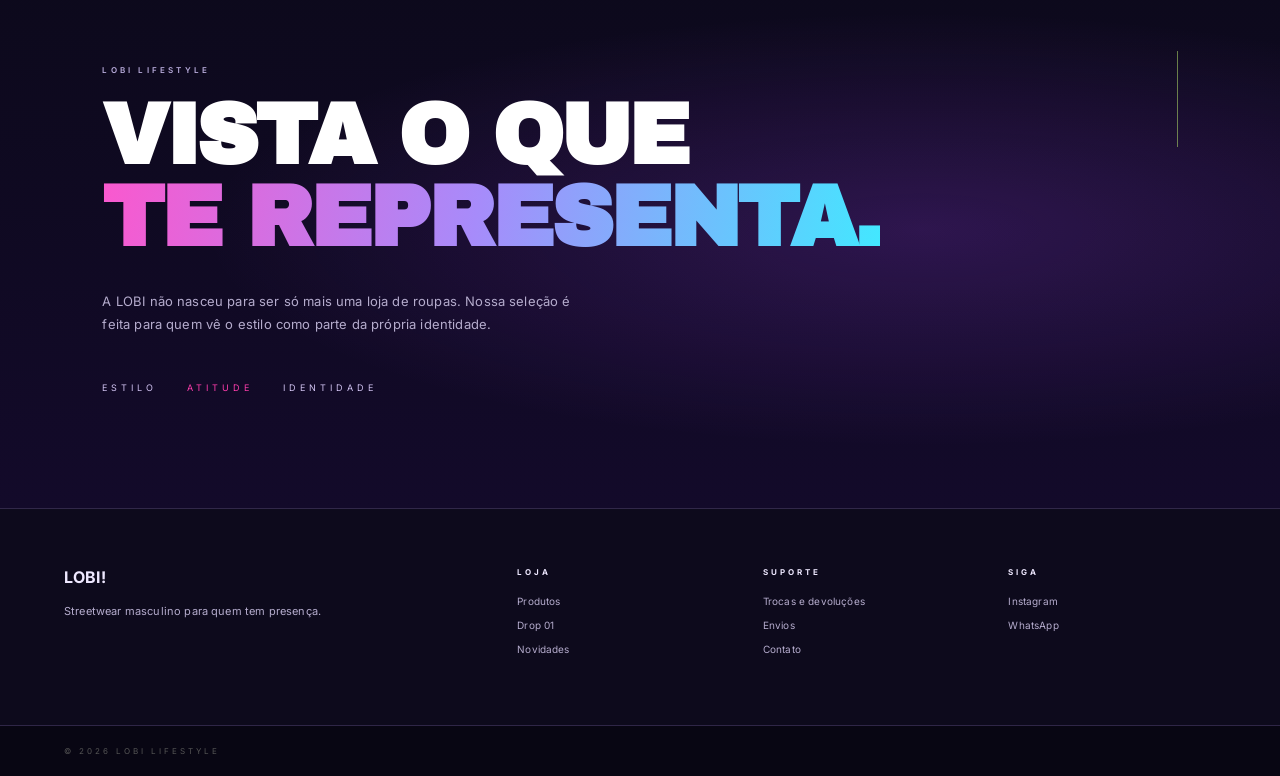
==== commit 1dfecb1a: "Enable aurora theme on LOBI storefront" ====
--- a/index.html
+++ b/index.html
@@ -11,6 +11,7 @@
     >
 
     <link rel="stylesheet" href="style.css?v=20261020-branco">
+    <link rel="stylesheet" href="lobi-aurora.css?v=1">
 </head>
 
 <body>
@@ -315,7 +316,9 @@
 
     <script src="dynamic-blocks.js?v=20260930-13"></script>
 
-    <script src="script.js?v=20260930-13"></script>
-
+    <script src="script.js?v=20261020-live"></script>
+    <script src="live-sync.js?v=20261020-live"></script>
+
+    <script defer src="lobi-aurora.js?v=1"></script>
 </body>
 </html>
--- a/lobi-aurora.css
+++ b/lobi-aurora.css
@@ -0,0 +1,69 @@
+/* LOBI AURORA — camada visual sem alterar catálogo, carrinho ou Supabase */
+:root {
+  --black:#070611;--black-soft:#100d22;--black-card:#15112b;
+  --gray:#19142d;--gray-2:#231b40;--gray-light:#b0a8cd;
+  --white:#f8f6ff;--green:#a855f7;--green-hover:#c084fc;
+  --red:#ff3dac;--red-dark:#bf247f;--border:rgba(188,151,255,.22);
+  --surface-1:#080613;--surface-2:#15112b;--soft-line:rgba(188,151,255,.2);
+  --aurora-pink:#ff3dac;--aurora-cyan:#21d4fd;--aurora-violet:#8b5cf6;
+}
+html { color-scheme:dark; }
+html body {
+  background:#080613!important;color:#f8f6ff!important;
+  background-image:radial-gradient(ellipse at 0% 5%,rgba(139,92,246,.13),transparent 42%),radial-gradient(ellipse at 90% 60%,rgba(255,61,172,.09),transparent 40%)!important;
+}
+body::before{content:"";position:fixed;inset:0;z-index:-1;pointer-events:none;
+ background:linear-gradient(120deg,transparent 22%,rgba(33,212,253,.035) 45%,transparent 65%);
+}
+.header{background:rgba(11,8,28,.78)!important;border-bottom:1px solid rgba(190,150,255,.22)!important;box-shadow:0 8px 40px rgba(0,0,0,.18);}
+.header .brand img{filter:none!important;opacity:1!important}
+.nav,.nav a,.icon-btn,.cart-button,.menu-button{color:#f8f6ff!important}
+.nav a:hover,.icon-btn:hover{color:#63eaff!important}
+.nav a::after{background:linear-gradient(90deg,#ff3dac,#21d4fd)}
+.cart-button span{background:#a855f7!important;color:white!important}
+.hero{background:transparent!important;color:#f8f6ff!important;isolation:isolate;min-height:calc(100svh - 85px);}
+.hero::before{content:""!important;position:absolute!important;inset:-20%!important;width:auto!important;height:auto!important;z-index:-2!important;
+ background:radial-gradient(ellipse at 22% 30%,rgba(138,65,255,.48),transparent 44%),radial-gradient(ellipse at 82% 25%,rgba(255,55,159,.36),transparent 42%),radial-gradient(ellipse at 64% 82%,rgba(31,204,255,.29),transparent 43%),#090616!important;
+ filter:blur(55px)!important;animation:lobiAurora 15s ease-in-out infinite alternate;pointer-events:none;
+}
+.hero::after{color:rgba(255,255,255,.055)!important}
+.hero h1{color:#fff!important;text-shadow:0 8px 55px rgba(148,85,255,.22)}
+.hero h1 span,.manifesto h2 span{color:#fff!important;background:linear-gradient(100deg,#fa58ce,#a78bfa 48%,#42e8ff);-webkit-background-clip:text;background-clip:text;-webkit-text-fill-color:transparent;}
+.hero h1 span::after{background:#21d4fd;box-shadow:0 0 20px #21d4fd}
+.hero-description,.section-heading>p,.product-info p,.manifesto>p:not(.eyebrow),.footer-brand p,.footer a,.modal-description,.cart-item p{color:#b5accd!important}
+.hero-side,.eyebrow{color:#b9acdc!important}
+.hero-detail.red{background:#ff3dac;box-shadow:0 0 35px #ff3dac}
+.hero-detail.green{background:#21d4fd;box-shadow:0 0 30px #21d4fd}
+.primary-button,.add-cart,.cart-footer>button{background:linear-gradient(110deg,#fe3db0,#a855f7 60%,#5c70fa)!important;color:#fff!important;border:1px solid rgba(255,255,255,.22)!important;border-radius:14px!important;box-shadow:0 14px 40px rgba(168,85,247,.3);transition:transform .25s,box-shadow .25s,filter .25s!important}
+.primary-button:hover,.add-cart:hover,.cart-footer>button:hover{background:linear-gradient(110deg,#ff60c4,#a965ff,#35c9ff)!important;color:#fff!important;box-shadow:0 18px 55px rgba(255,61,172,.36);transform:translateY(-4px)!important}
+.marquee{background:rgba(18,13,36,.8)!important;border-color:rgba(194,158,255,.2)!important}
+.marquee div{color:#e0d7f7!important}.marquee span{color:#ff53bb!important}.marquee span:nth-of-type(2){color:#21d4fd!important}
+.products-section{background:transparent!important}
+.section-heading h2,.product-info h3,.manifesto h2,.footer h3,.modal-info h2{color:#fff!important}
+.filter{background:rgba(32,23,59,.7)!important;color:#d1c6e9!important;border:1px solid rgba(199,167,255,.24)!important;border-radius:999px!important}
+.filter:hover{color:#fff!important;border-color:#aa77ff!important}
+.filter.active{background:linear-gradient(100deg,#ff3dac,#945dff)!important;color:#fff!important;border-color:transparent!important}
+.product-card{transition:transform .3s ease;}.product-card:hover{transform:translateY(-6px)}
+.product-image,.modal-image{background:linear-gradient(145deg,#24173c,#0b0918)!important;border:1px solid rgba(197,158,255,.2)!important;border-radius:19px!important;box-shadow:0 14px 45px rgba(0,0,0,.19)}
+.product-card:hover .product-image{border-color:#bd78ff!important;box-shadow:0 16px 55px rgba(156,83,255,.25)}
+.product-info,.modal-info{background:transparent!important;color:#f8f6ff!important}
+.product-tag{background:#ab52ff!important;color:#fff!important;border-radius:6px}
+.manifesto{background:radial-gradient(ellipse at 72% 50%,rgba(169,70,255,.20),transparent 55%),linear-gradient(180deg,#0c091b,#130a2a)!important}
+.manifesto-tags{color:#d2c4f2!important}
+.footer{background:#0d0a1c!important;color:#eee8ff!important;border-top:1px solid rgba(193,160,255,.2)!important}
+.footer a:hover{color:#ec78d8!important}
+.product-modal,.cart{background:#151027!important;color:#f8f6ff!important;border-color:rgba(196,163,255,.22)!important}
+.modal-overlay,.cart-overlay{background:rgba(6,3,16,.77)!important}
+.close-modal,.cart-header button,.quantity-control button,#closeSearch{color:#f8f6ff!important}
+.close-modal{background:#24183e!important;border-color:#6e4a9a!important}
+.modal-price,.cart-total strong{color:#fff!important}
+.size{background:#241a3d!important;color:#fff!important;border-color:#564174!important}
+.size.active{background:#994deb!important;color:#fff!important;border-color:#bd7eff!important}
+.search-overlay{background:rgba(12,7,29,.97)!important;color:#fff!important}
+.search-container input{color:#fff!important;background:rgba(255,255,255,.06)!important}
+.cart-item,.cart-header,.cart-footer{border-color:rgba(190,160,255,.2)!important}
+.lobi-aurora-canvas{position:absolute;inset:0;width:100%;height:100%;z-index:-1;pointer-events:none;opacity:.72}
+@keyframes lobiAurora{0%{transform:translate3d(-3%,0,0) scale(1)}50%{transform:translate3d(3%,-2%,0) scale(1.08)}100%{transform:translate3d(-1%,3%,0) scale(1.02)}}
+@media(max-width:900px){.nav{background:rgba(16,10,35,.98)!important;border-color:rgba(193,160,255,.2)!important}}
+@media(max-width:600px){.hero{padding:70px 6vw}.hero::before{filter:blur(45px)!important}.hero h1{letter-spacing:-2px}.product-image{border-radius:13px!important}}
+@media(prefers-reduced-motion:reduce){.hero::before{animation:none!important}.product-card,.primary-button{transition:none!important}.lobi-aurora-canvas{display:none!important}}
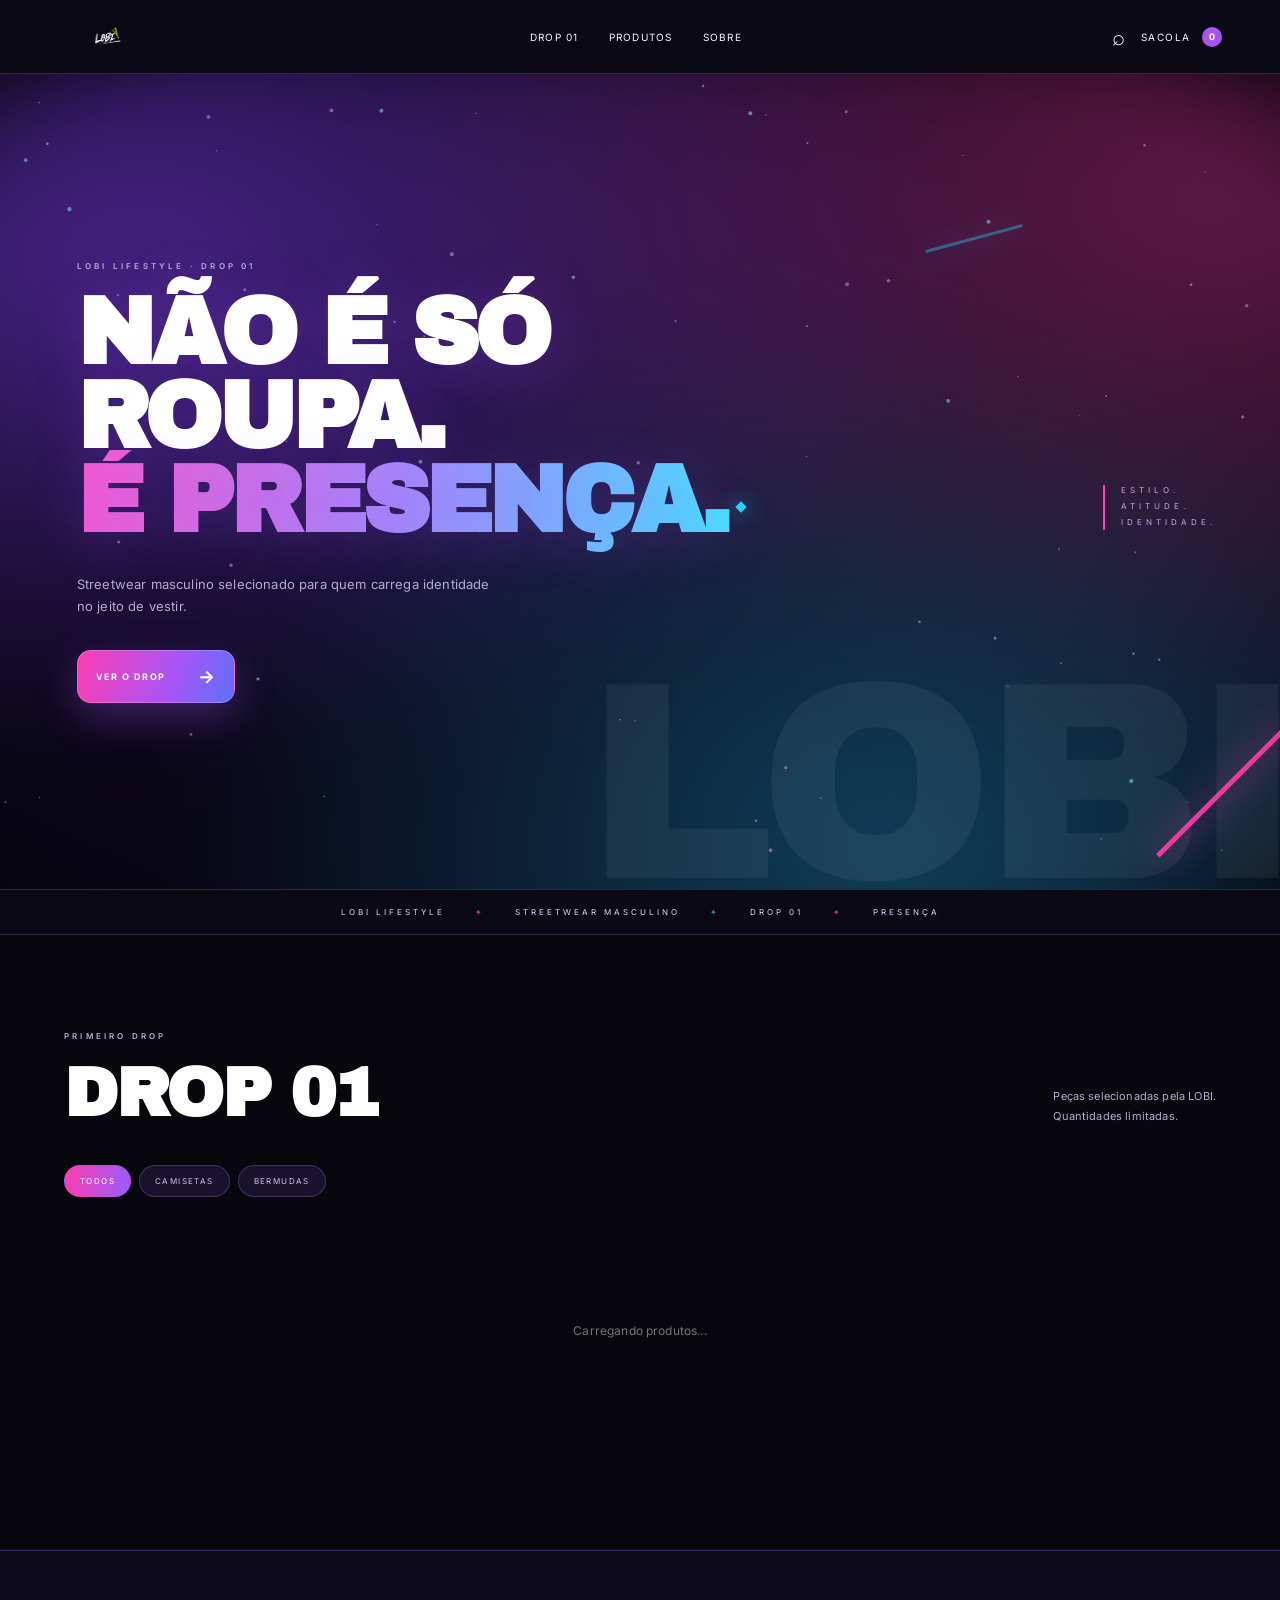
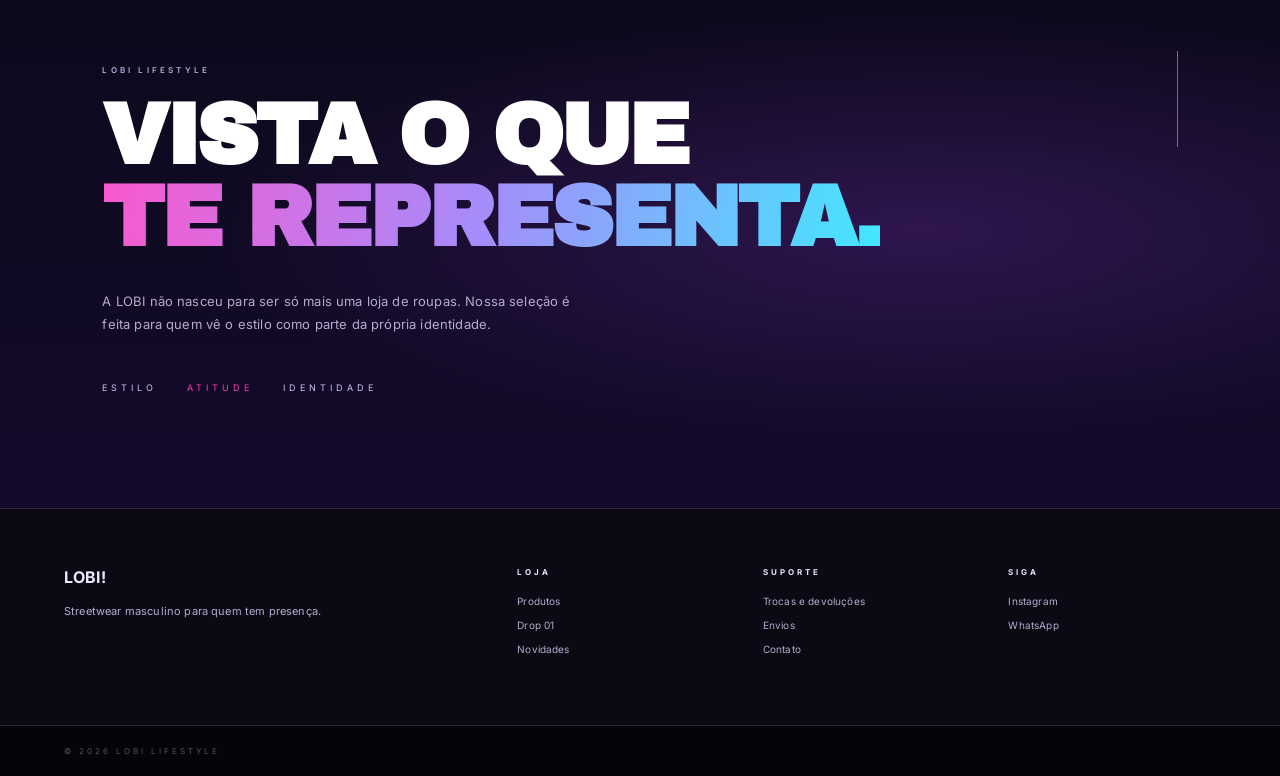
==== commit 2afe84a2: "Activate black neon theme on storefront" ====
--- a/index.html
+++ b/index.html
@@ -11,7 +11,7 @@
     >
 
     <link rel="stylesheet" href="style.css?v=20261020-branco">
-    <link rel="stylesheet" href="lobi-aurora.css?v=1">
+    <link rel="stylesheet" href="lobi-aurora.css?v=20261114-black">
 </head>
 
 <body>
@@ -319,6 +319,6 @@
     <script src="script.js?v=20261020-live"></script>
     <script src="live-sync.js?v=20261020-live"></script>
 
-    <script defer src="lobi-aurora.js?v=1"></script>
+    <script defer src="lobi-aurora.js?v=20261114-black"></script>
 </body>
 </html>
--- a/lobi-aurora.css
+++ b/lobi-aurora.css
@@ -67,3 +67,10 @@
 @media(max-width:900px){.nav{background:rgba(16,10,35,.98)!important;border-color:rgba(193,160,255,.2)!important}}
 @media(max-width:600px){.hero{padding:70px 6vw}.hero::before{filter:blur(45px)!important}.hero h1{letter-spacing:-2px}.product-image{border-radius:13px!important}}
 @media(prefers-reduced-motion:reduce){.hero::before{animation:none!important}.product-card,.primary-button{transition:none!important}.lobi-aurora-canvas{display:none!important}}
+
+/* Base preta consistente em todas as seções, inclusive blocos dinâmicos */
+html,html body{background-color:#050509!important;color:#f7f4ff!important}
+.hero{background-color:#050509!important}
+.products-section,.lobi-dynamic-section,.lobi-section,.lobi-custom-section{background-color:#07070d!important;color:#f7f4ff!important}
+.header,.marquee,.footer{background-color:#0b0914!important}
+.product-info{background-color:transparent!important}
